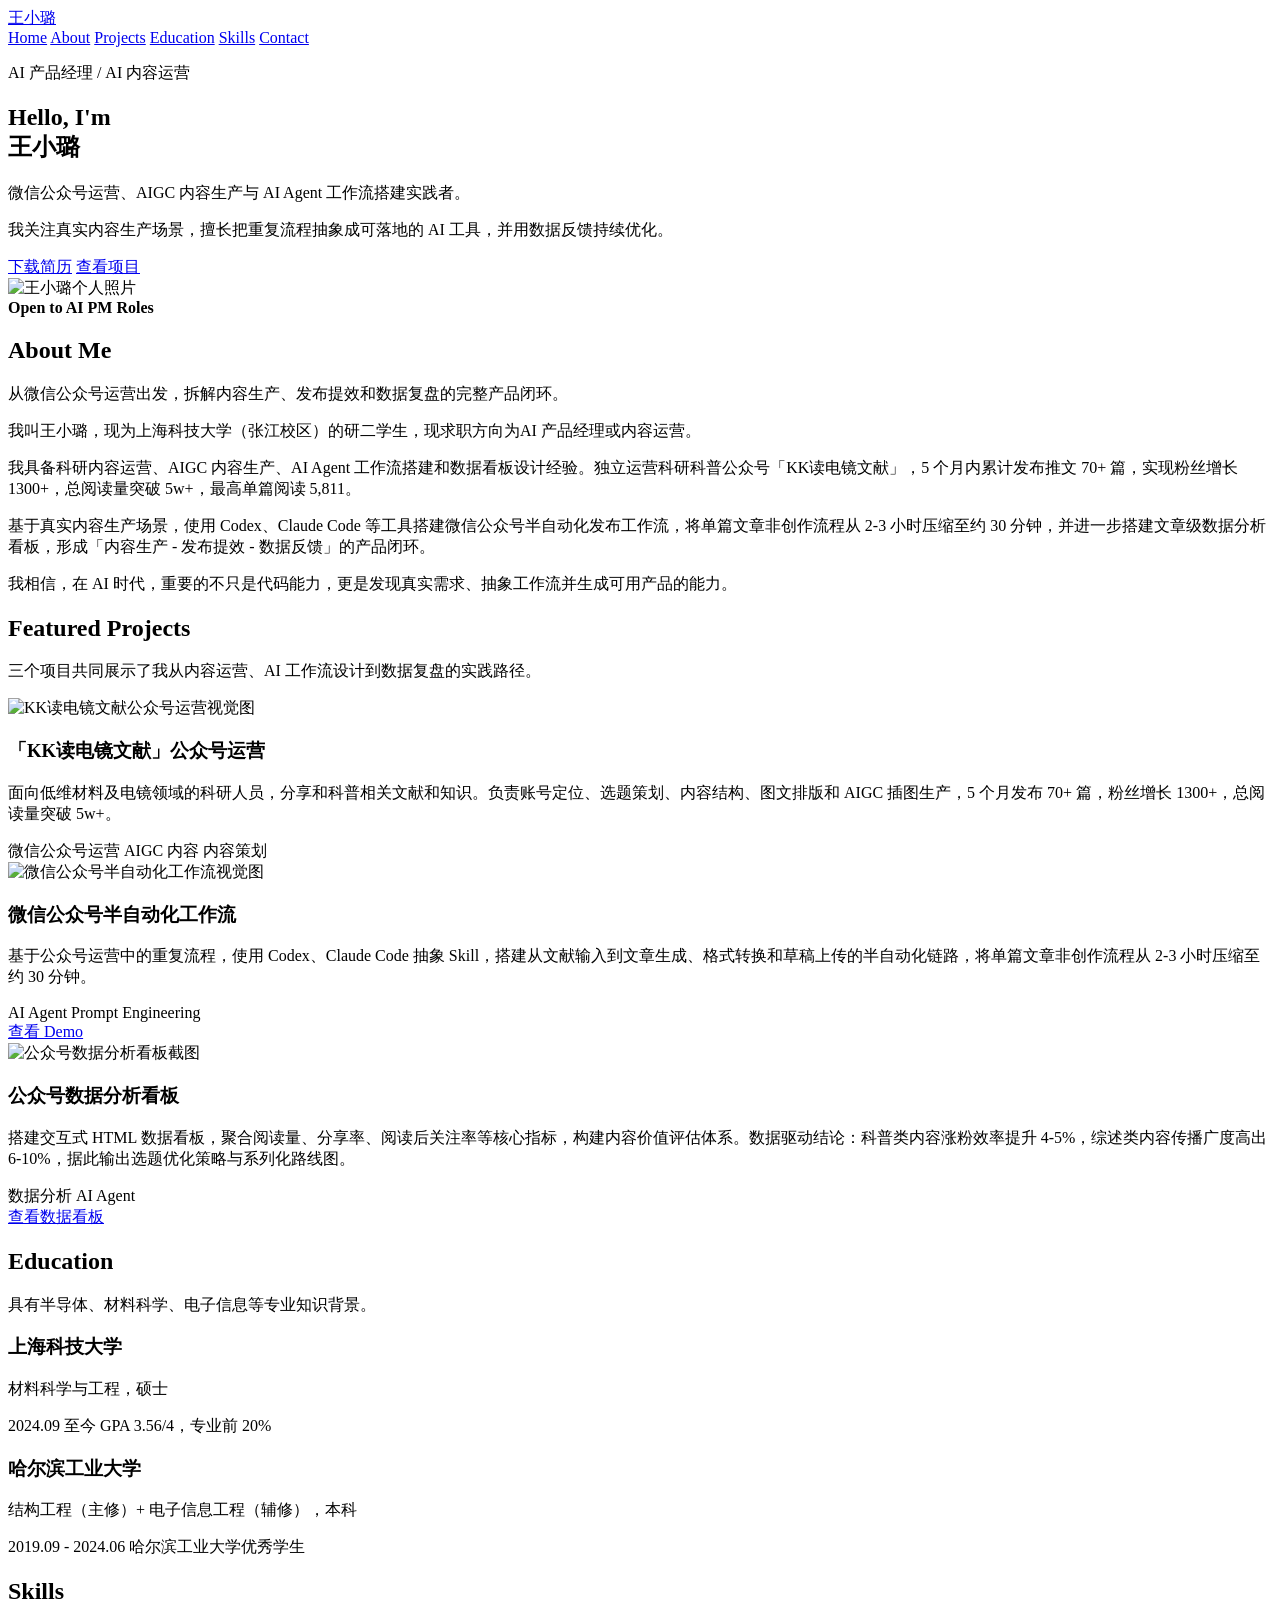
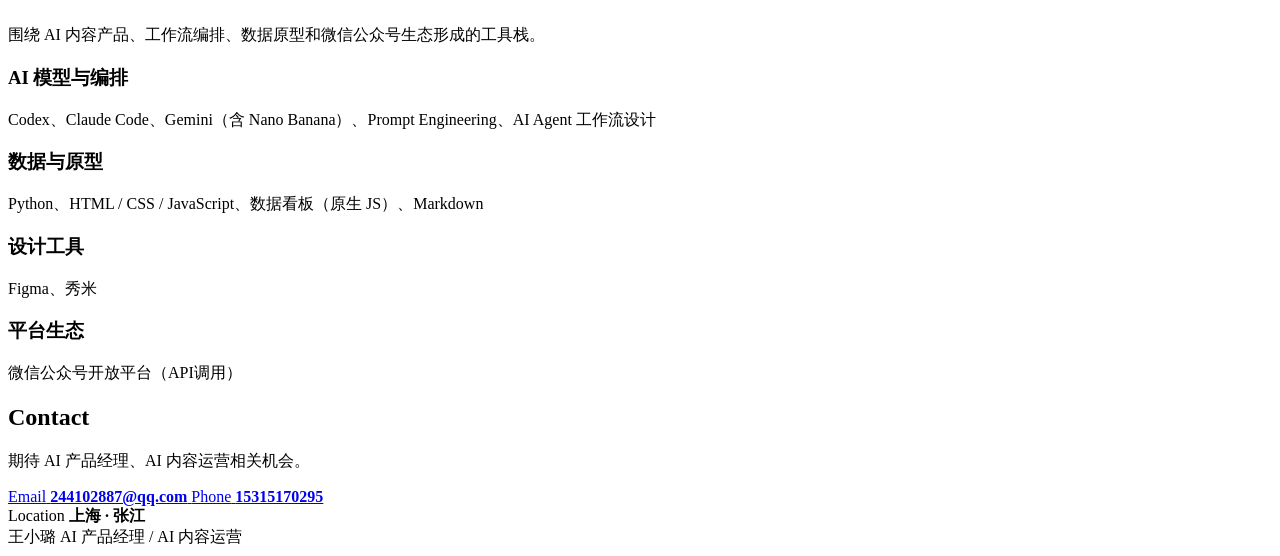
==== index.html @ 12fb8d70 "Add files via upload" ====
<!doctype html>
<html lang="zh-CN">
<head>
  <meta charset="utf-8">
  <meta name="viewport" content="width=device-width, initial-scale=1">
  <meta name="description" content="王小璐的个人简历网站，求职方向为 AI 产品经理和 AI 内容运营。">
  <title>王小璐 | AI 产品经理与内容运营</title>
  <link rel="stylesheet" href="styles.css">
</head>
<body>
  <header class="site-header">
    <nav class="nav shell" aria-label="主导航">
      <a class="brand" href="#home" aria-label="返回首页">王小璐</a>
      <div class="nav-links">
        <a href="#home">Home</a>
        <a href="#about">About</a>
        <a href="#projects">Projects</a>
        <a href="#education">Education</a>
        <a href="#skills">Skills</a>
        <a href="#contact">Contact</a>
      </div>
    </nav>
  </header>

  <main>
    <section class="hero shell" id="home">
      <div class="hero-copy">
        <p class="availability">AI 产品经理 / AI 内容运营</p>
        <h1>Hello, I'm<br>王小璐</h1>
        <p class="lead">微信公众号运营、AIGC 内容生产与 AI Agent 工作流搭建实践者。</p>
        <p class="sublead">我关注真实内容生产场景，擅长把重复流程抽象成可落地的 AI 工具，并用数据反馈持续优化。</p>
        <div class="actions">
          <a class="button primary" href="Resume.md">下载简历</a>
          <a class="button secondary" href="#projects">查看项目</a>
        </div>
      </div>
      <div class="hero-visual" aria-label="个人定位视觉卡片">
        <div class="portrait-card">
          <div class="portrait-ring">
            <img class="portrait-photo" src="素材/personal-photo.jpg" alt="王小璐个人照片">
          </div>
          <div class="status-card">
            <span></span>
            <strong>Open to AI PM Roles</strong>
          </div>
        </div>
      </div>
    </section>

    <section class="section shell about" id="about">
      <div class="section-heading">
        <h2>About Me</h2>
        <p>从微信公众号运营出发，拆解内容生产、发布提效和数据复盘的完整产品闭环。</p>
      </div>
      <div class="about-card">
        <p>我叫王小璐，现为上海科技大学（张江校区）的研二学生，现求职方向为AI 产品经理或内容运营。</p>
        <p>我具备科研内容运营、AIGC 内容生产、AI Agent 工作流搭建和数据看板设计经验。独立运营科研科普公众号「KK读电镜文献」，5 个月内累计发布推文 70+ 篇，实现粉丝增长 1300+，总阅读量突破 5w+，最高单篇阅读 5,811。</p>
        <p>基于真实内容生产场景，使用 Codex、Claude Code 等工具搭建微信公众号半自动化发布工作流，将单篇文章非创作流程从 2-3 小时压缩至约 30 分钟，并进一步搭建文章级数据分析看板，形成「内容生产 - 发布提效 - 数据反馈」的产品闭环。</p>
        <p>我相信，在 AI 时代，重要的不只是代码能力，更是发现真实需求、抽象工作流并生成可用产品的能力。</p>
      </div>
    </section>

    <section class="section shell" id="projects">
      <div class="section-heading">
        <h2>Featured Projects</h2>
        <p>三个项目共同展示了我从内容运营、AI 工作流设计到数据复盘的实践路径。</p>
      </div>
      <div class="project-grid">
        <article class="project-card">
          <img src="素材/窄边-1.jpg" alt="KK读电镜文献公众号运营视觉图">
          <div class="project-body">
            <h3>「KK读电镜文献」公众号运营</h3>
            <p>面向低维材料及电镜领域的科研人员，分享和科普相关文献和知识。负责账号定位、选题策划、内容结构、图文排版和 AIGC 插图生产，5 个月发布 70+ 篇，粉丝增长 1300+，总阅读量突破 5w+。</p>
            <div class="tags">
              <span>微信公众号运营</span>
              <span>AIGC 内容</span>
              <span>内容策划</span>
            </div>
          </div>
        </article>

        <article class="project-card">
          <img src="素材/Generated Image July 07, 2026 - 6_59PM.jpg" alt="微信公众号半自动化工作流视觉图">
          <div class="project-body">
            <h3>微信公众号半自动化工作流</h3>
            <p>基于公众号运营中的重复流程，使用 Codex、Claude Code 抽象 Skill，搭建从文献输入到文章生成、格式转换和草稿上传的半自动化链路，将单篇文章非创作流程从 2-3 小时压缩至约 30 分钟。</p>
            <div class="tags">
              <span>AI Agent</span>
              <span>Prompt Engineering</span>
            </div>
            <a class="text-link" href="https://github.com/KraussWang/paper-reading-wechat" target="_blank" rel="noopener">查看 Demo</a>
          </div>
        </article>

        <article class="project-card">
          <img src="素材/窄边.png" alt="公众号数据分析看板截图">
          <div class="project-body">
            <h3>公众号数据分析看板</h3>
            <p>搭建交互式 HTML 数据看板，聚合阅读量、分享率、阅读后关注率等核心指标，构建内容价值评估体系。数据驱动结论：科普类内容涨粉效率提升 4-5%，综述类内容传播广度高出 6-10%，据此输出选题优化策略与系列化路线图。</p>
            <div class="tags">
              <span>数据分析</span>
              <span>AI Agent</span>
            </div>
            <a class="text-link" href="KK读电镜文献_文章级数据看板.html">查看数据看板</a>
          </div>
        </article>
      </div>
    </section>

    <section class="section shell" id="education">
      <div class="section-heading">
        <h2>Education</h2>
        <p>具有半导体、材料科学、电子信息等专业知识背景。</p>
      </div>
      <div class="education-list">
        <article class="education-card">
          <div>
            <h3>上海科技大学</h3>
            <p>材料科学与工程，硕士</p>
          </div>
          <div class="education-meta">
            <span>2024.09 至今</span>
            <span>GPA 3.56/4，专业前 20%</span>
          </div>
        </article>
        <article class="education-card">
          <div>
            <h3>哈尔滨工业大学</h3>
            <p>结构工程（主修）+ 电子信息工程（辅修），本科</p>
          </div>
          <div class="education-meta">
            <span>2019.09 - 2024.06</span>
            <span>哈尔滨工业大学优秀学生</span>
          </div>
        </article>
      </div>
    </section>

    <section class="section shell" id="skills">
      <div class="section-heading">
        <h2>Skills</h2>
        <p>围绕 AI 内容产品、工作流编排、数据原型和微信公众号生态形成的工具栈。</p>
      </div>
      <div class="skills-grid">
        <article class="skill-card">
          <h3>AI 模型与编排</h3>
          <p>Codex、Claude Code、Gemini（含 Nano Banana）、Prompt Engineering、AI Agent 工作流设计</p>
        </article>
        <article class="skill-card">
          <h3>数据与原型</h3>
          <p>Python、HTML / CSS / JavaScript、数据看板（原生 JS）、Markdown</p>
        </article>
        <article class="skill-card">
          <h3>设计工具</h3>
          <p>Figma、秀米</p>
        </article>
        <article class="skill-card">
          <h3>平台生态</h3>
          <p>微信公众号开放平台（API调用）</p>
        </article>
      </div>
    </section>

    <section class="section shell contact" id="contact">
      <div class="section-heading">
        <h2>Contact</h2>
        <p>期待 AI 产品经理、AI 内容运营相关机会。</p>
      </div>
      <div class="contact-grid">
        <a class="contact-card" href="mailto:244102887@qq.com">
          <span>Email</span>
          <strong>244102887@qq.com</strong>
        </a>
        <a class="contact-card" href="tel:15315170295">
          <span>Phone</span>
          <strong>15315170295</strong>
        </a>
        <div class="contact-card">
          <span>Location</span>
          <strong>上海 · 张江</strong>
        </div>
      </div>
    </section>
  </main>

  <footer class="footer">
    <div class="shell">
      <span>王小璐</span>
      <span>AI 产品经理 / AI 内容运营</span>
    </div>
  </footer>
</body>
</html>
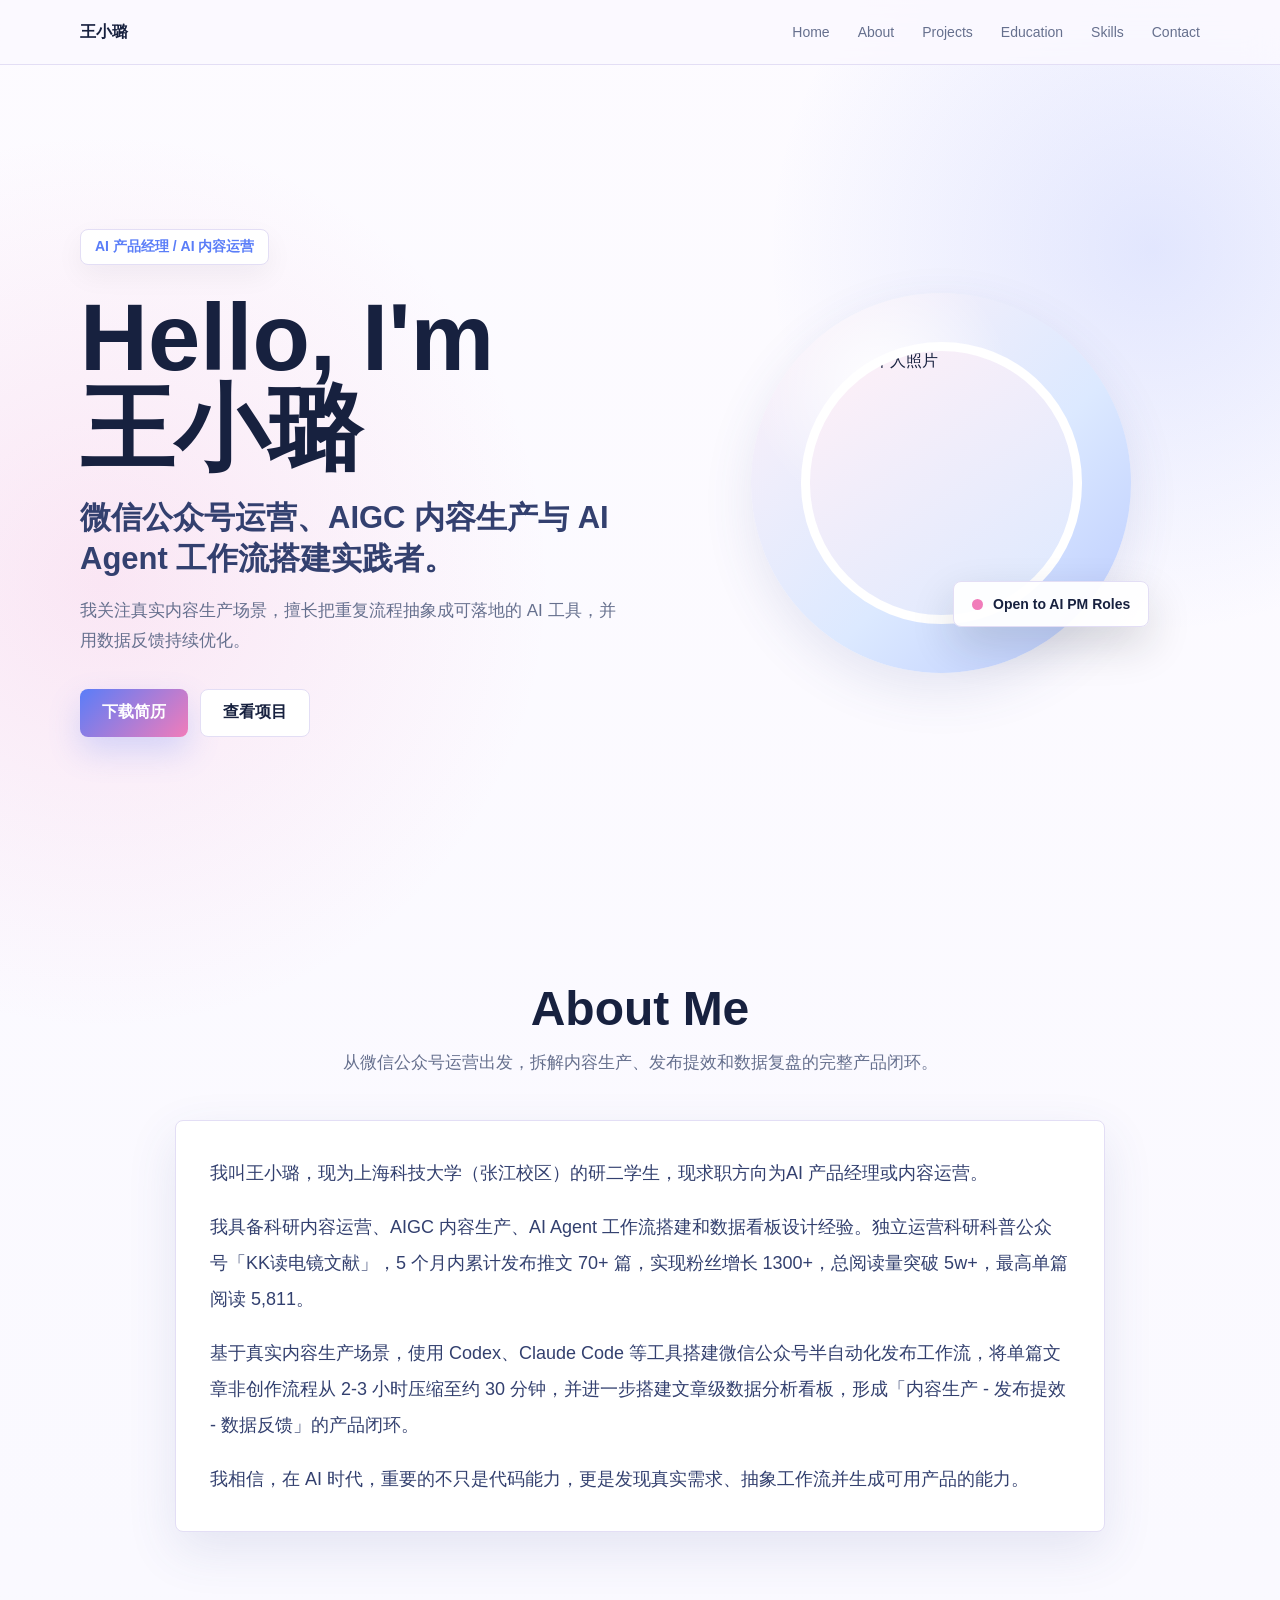
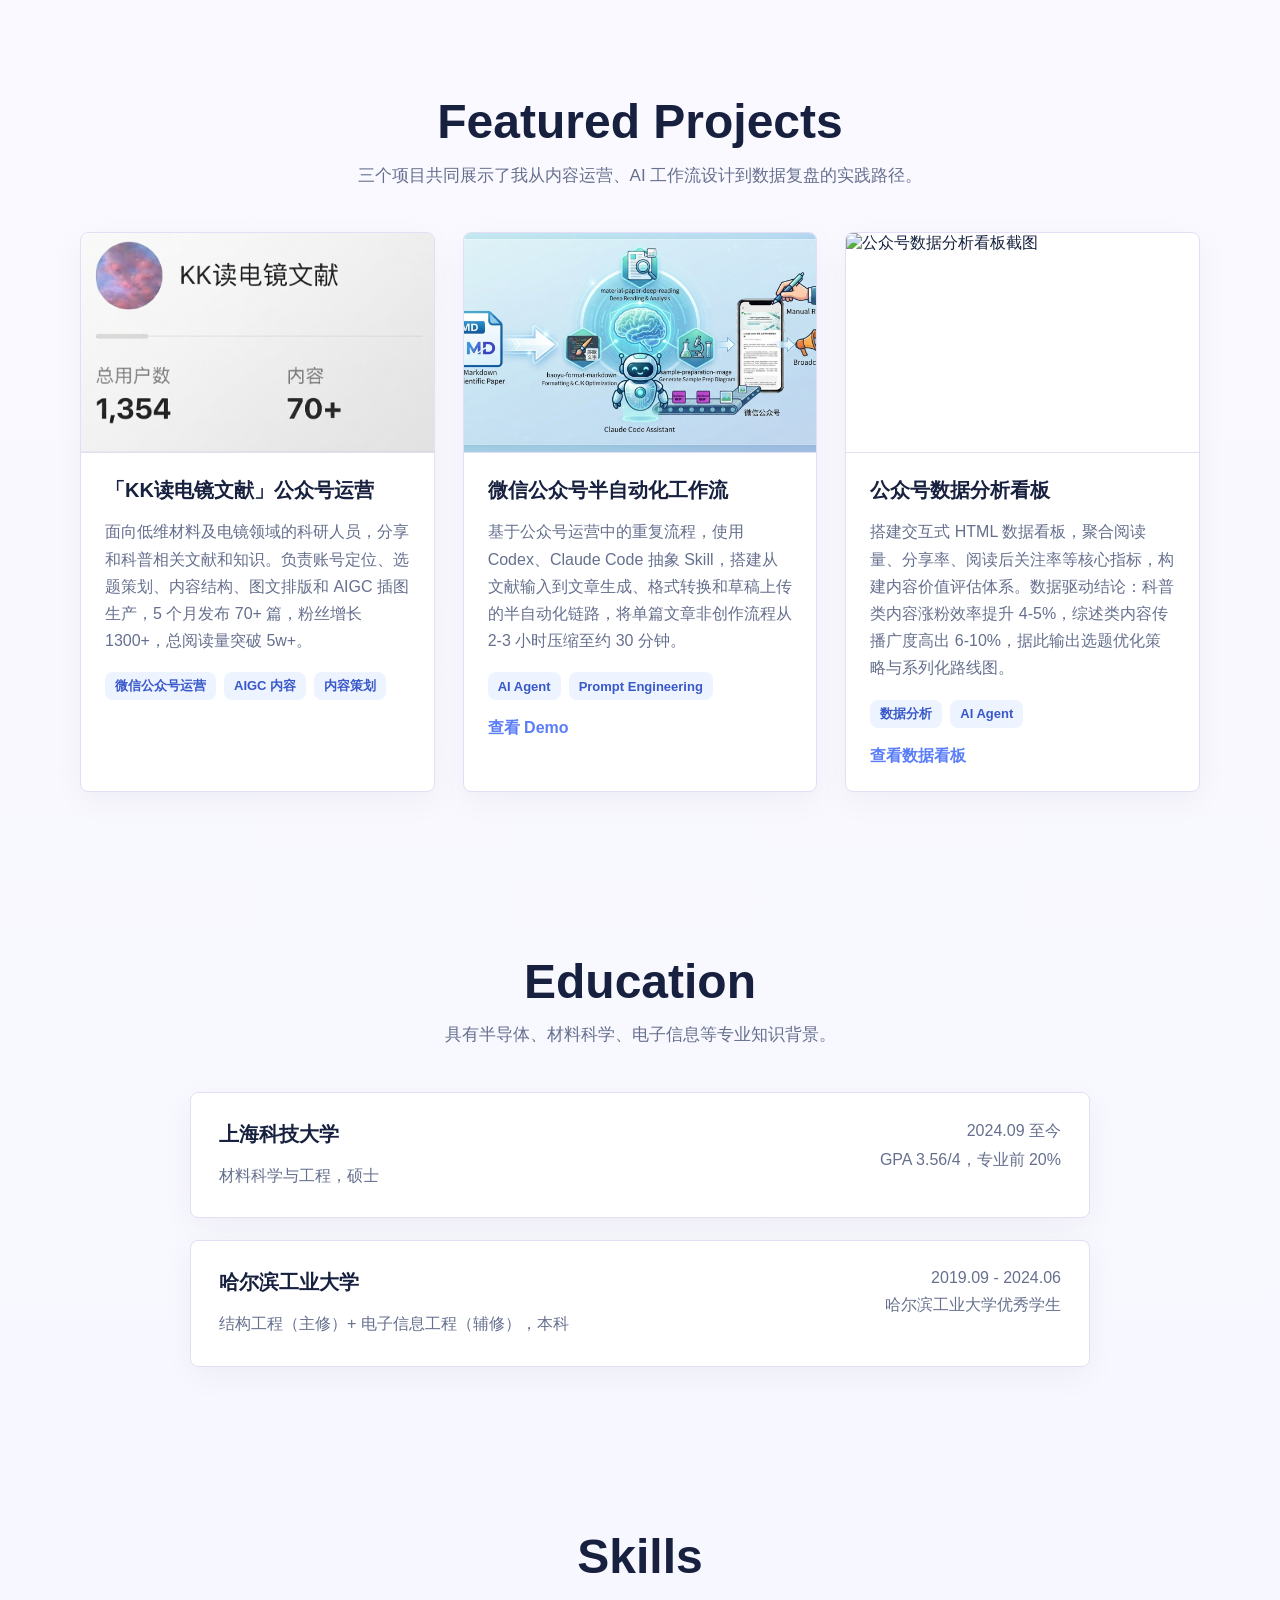
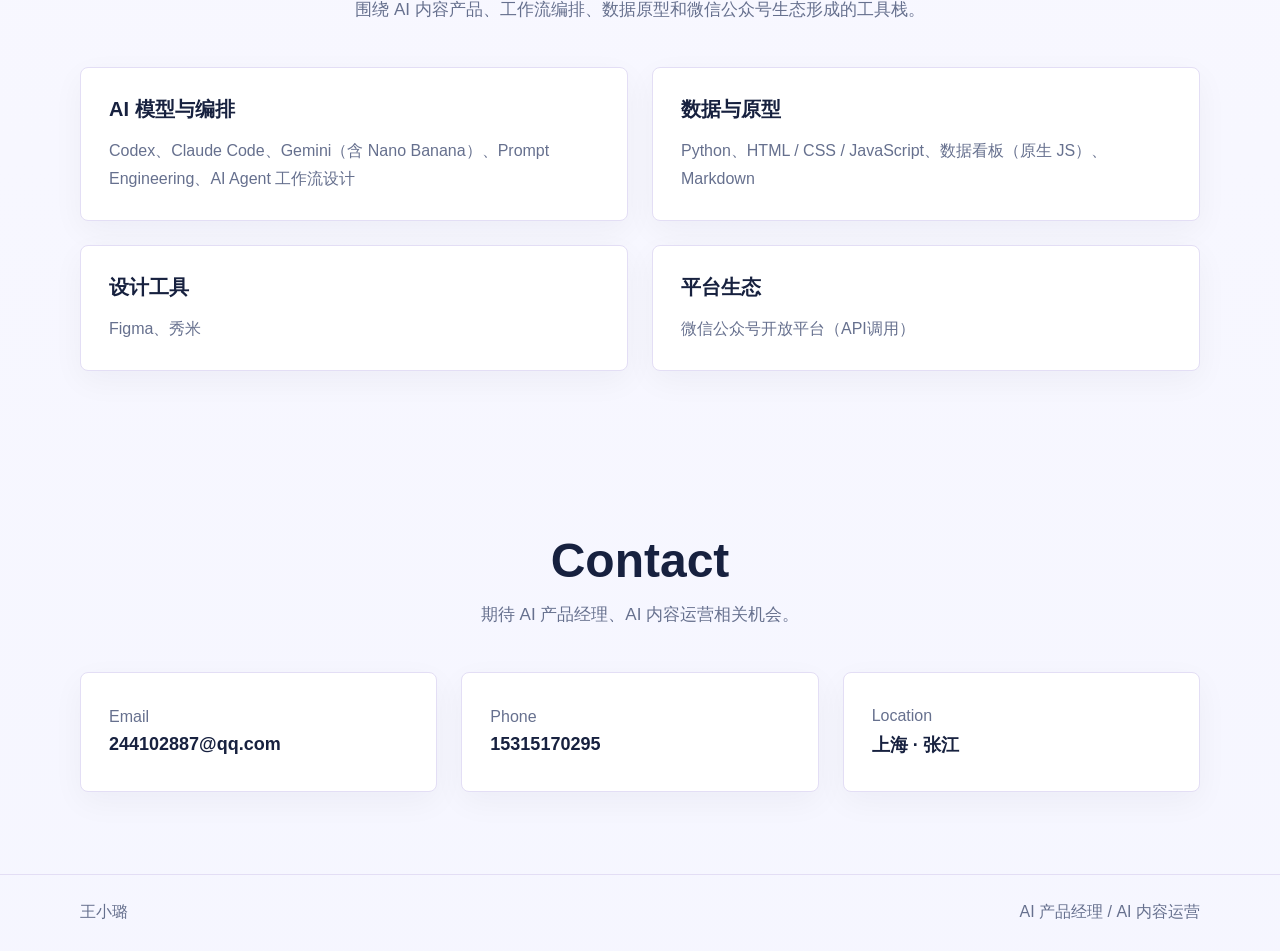
==== commit e6a89526: "Add files via upload" ====
--- a/index.html
+++ b/index.html
@@ -37,7 +37,7 @@
       <div class="hero-visual" aria-label="个人定位视觉卡片">
         <div class="portrait-card">
           <div class="portrait-ring">
-            <img class="portrait-photo" src="素材/personal-photo.jpg" alt="王小璐个人照片">
+            <img class="portrait-photo" src="assets/personal-photo.jpg" alt="王小璐个人照片">
           </div>
           <div class="status-card">
             <span></span>
@@ -67,7 +67,7 @@
       </div>
       <div class="project-grid">
         <article class="project-card">
-          <img src="素材/窄边-1.jpg" alt="KK读电镜文献公众号运营视觉图">
+          <img src="assets/wechat-cover.jpg" alt="KK读电镜文献公众号运营视觉图">
           <div class="project-body">
             <h3>「KK读电镜文献」公众号运营</h3>
             <p>面向低维材料及电镜领域的科研人员，分享和科普相关文献和知识。负责账号定位、选题策划、内容结构、图文排版和 AIGC 插图生产，5 个月发布 70+ 篇，粉丝增长 1300+，总阅读量突破 5w+。</p>
@@ -80,7 +80,7 @@
         </article>
 
         <article class="project-card">
-          <img src="素材/Generated Image July 07, 2026 - 6_59PM.jpg" alt="微信公众号半自动化工作流视觉图">
+          <img src="assets/workflow-cover.jpg" alt="微信公众号半自动化工作流视觉图">
           <div class="project-body">
             <h3>微信公众号半自动化工作流</h3>
             <p>基于公众号运营中的重复流程，使用 Codex、Claude Code 抽象 Skill，搭建从文献输入到文章生成、格式转换和草稿上传的半自动化链路，将单篇文章非创作流程从 2-3 小时压缩至约 30 分钟。</p>
@@ -93,7 +93,7 @@
         </article>
 
         <article class="project-card">
-          <img src="素材/窄边.png" alt="公众号数据分析看板截图">
+          <img src="assets/dashboard-cover.png" alt="公众号数据分析看板截图">
           <div class="project-body">
             <h3>公众号数据分析看板</h3>
             <p>搭建交互式 HTML 数据看板，聚合阅读量、分享率、阅读后关注率等核心指标，构建内容价值评估体系。数据驱动结论：科普类内容涨粉效率提升 4-5%，综述类内容传播广度高出 6-10%，据此输出选题优化策略与系列化路线图。</p>
@@ -101,7 +101,7 @@
               <span>数据分析</span>
               <span>AI Agent</span>
             </div>
-            <a class="text-link" href="KK读电镜文献_文章级数据看板.html">查看数据看板</a>
+            <a class="text-link" href="assets/article-dashboard-copy.html">查看数据看板</a>
           </div>
         </article>
       </div>
--- a/styles.css
+++ b/styles.css
@@ -0,0 +1,617 @@
+:root {
+  --bg: #fbf8ff;
+  --surface: #ffffff;
+  --ink: #17213f;
+  --muted: #66708e;
+  --line: #e3def5;
+  --soft: #f1f6ff;
+  --accent: #5a7df8;
+  --accent-2: #f17cba;
+  --accent-soft: #edf3ff;
+  --pink-soft: #fff0f7;
+  --shadow: 0 18px 50px rgba(69, 86, 150, 0.12);
+  --radius: 8px;
+}
+
+* {
+  box-sizing: border-box;
+}
+
+html {
+  scroll-behavior: smooth;
+}
+
+body {
+  margin: 0;
+  font-family: ui-sans-serif, -apple-system, BlinkMacSystemFont, "Segoe UI", "PingFang SC", "Microsoft YaHei", Arial, sans-serif;
+  color: var(--ink);
+  background:
+    radial-gradient(circle at 8% 14%, rgba(241, 124, 186, 0.16), transparent 28rem),
+    radial-gradient(circle at 90% 6%, rgba(90, 125, 248, 0.16), transparent 24rem),
+    linear-gradient(180deg, rgba(255, 255, 255, 0.4), rgba(237, 243, 255, 0.38)),
+    var(--bg);
+}
+
+a {
+  color: inherit;
+  text-decoration: none;
+}
+
+img {
+  display: block;
+  max-width: 100%;
+}
+
+.shell {
+  width: min(1120px, calc(100% - 40px));
+  margin: 0 auto;
+}
+
+.site-header {
+  position: sticky;
+  top: 0;
+  z-index: 10;
+  background: rgba(251, 248, 255, 0.86);
+  border-bottom: 1px solid var(--line);
+  backdrop-filter: blur(16px);
+}
+
+.nav {
+  min-height: 64px;
+  display: flex;
+  align-items: center;
+  justify-content: space-between;
+  gap: 24px;
+}
+
+.brand {
+  font-weight: 760;
+  letter-spacing: 0;
+}
+
+.nav-links {
+  display: flex;
+  align-items: center;
+  gap: 28px;
+  color: var(--muted);
+  font-size: 14px;
+}
+
+.nav-links a {
+  transition: color 180ms ease;
+}
+
+.nav-links a:hover {
+  color: var(--ink);
+}
+
+.hero {
+  min-height: calc(100dvh - 64px);
+  display: grid;
+  grid-template-columns: minmax(0, 1.02fr) minmax(320px, 0.98fr);
+  gap: 64px;
+  align-items: center;
+  padding: 56px 0;
+}
+
+.hero-copy {
+  max-width: 620px;
+}
+
+.availability {
+  display: inline-flex;
+  align-items: center;
+  min-height: 36px;
+  margin: 0 0 28px;
+  padding: 0 14px;
+  border: 1px solid var(--line);
+  border-radius: var(--radius);
+  background: var(--surface);
+  color: var(--accent);
+  font-size: 14px;
+  font-weight: 720;
+  box-shadow: 0 10px 28px rgba(24, 28, 40, 0.05);
+}
+
+h1,
+h2,
+h3,
+p {
+  margin-top: 0;
+}
+
+h1 {
+  margin-bottom: 24px;
+  font-size: clamp(54px, 8vw, 94px);
+  line-height: 0.96;
+  letter-spacing: 0;
+}
+
+.lead {
+  max-width: 650px;
+  margin-bottom: 16px;
+  color: #33406f;
+  font-size: clamp(22px, 3vw, 31px);
+  line-height: 1.32;
+  font-weight: 620;
+}
+
+.sublead {
+  max-width: 620px;
+  margin-bottom: 32px;
+  color: var(--muted);
+  font-size: 17px;
+  line-height: 1.8;
+}
+
+.actions {
+  display: flex;
+  flex-wrap: wrap;
+  gap: 12px;
+}
+
+.button {
+  min-height: 48px;
+  display: inline-flex;
+  align-items: center;
+  justify-content: center;
+  padding: 0 22px;
+  border-radius: var(--radius);
+  font-weight: 740;
+  transition: transform 180ms ease, box-shadow 180ms ease, background 180ms ease;
+  white-space: nowrap;
+}
+
+.button:active {
+  transform: translateY(1px);
+}
+
+.primary {
+  background: linear-gradient(135deg, var(--accent), var(--accent-2));
+  color: white;
+  box-shadow: 0 14px 32px rgba(90, 125, 248, 0.24);
+}
+
+.secondary {
+  border: 1px solid var(--line);
+  background: var(--surface);
+  color: var(--ink);
+}
+
+.hero-visual {
+  min-height: 440px;
+  display: grid;
+  place-items: center;
+}
+
+.portrait-card {
+  position: relative;
+  width: min(380px, 88vw);
+  aspect-ratio: 1;
+  display: grid;
+  place-items: center;
+  border-radius: 50%;
+  background:
+    radial-gradient(circle at 34% 24%, rgba(255, 255, 255, 0.96), transparent 34%),
+    linear-gradient(135deg, #fff1f8, #dce9ff 58%, #b8c9ff);
+  box-shadow: var(--shadow);
+}
+
+.portrait-ring {
+  width: 74%;
+  aspect-ratio: 1;
+  display: grid;
+  place-items: center;
+  border: 9px solid white;
+  border-radius: 50%;
+  background: linear-gradient(145deg, #fff0f7, #dce9ff);
+  overflow: hidden;
+}
+
+.portrait-photo {
+  width: 100%;
+  height: 100%;
+  object-fit: cover;
+  object-position: center;
+}
+
+.status-card {
+  position: absolute;
+  right: -18px;
+  bottom: 46px;
+  display: inline-flex;
+  align-items: center;
+  gap: 10px;
+  padding: 14px 18px;
+  border: 1px solid var(--line);
+  border-radius: var(--radius);
+  background: rgba(255, 255, 255, 0.94);
+  box-shadow: 0 18px 44px rgba(24, 28, 40, 0.16);
+  font-size: 14px;
+}
+
+.status-card span {
+  width: 11px;
+  height: 11px;
+  border-radius: 50%;
+  background: var(--accent-2);
+}
+
+.section {
+  padding: 82px 0;
+  scroll-margin-top: 76px;
+}
+
+.section-heading {
+  max-width: 760px;
+  margin: 0 auto 42px;
+  text-align: center;
+}
+
+.section-heading h2 {
+  margin-bottom: 14px;
+  font-size: clamp(34px, 5vw, 48px);
+  line-height: 1.08;
+  letter-spacing: 0;
+}
+
+.section-heading p {
+  margin-bottom: 0;
+  color: var(--muted);
+  font-size: 17px;
+  line-height: 1.7;
+}
+
+.about-card {
+  max-width: 930px;
+  margin: 0 auto;
+  padding: 34px;
+  border: 1px solid var(--line);
+  border-radius: var(--radius);
+  background: var(--surface);
+  box-shadow: var(--shadow);
+}
+
+.about-card p {
+  margin-bottom: 18px;
+  color: #33406f;
+  font-size: 18px;
+  line-height: 2;
+}
+
+.about-card p:last-child {
+  margin-bottom: 0;
+}
+
+.project-grid {
+  display: grid;
+  grid-template-columns: repeat(3, minmax(0, 1fr));
+  gap: 28px;
+}
+
+.project-card,
+.education-card,
+.skill-card,
+.contact-card {
+  border: 1px solid var(--line);
+  border-radius: var(--radius);
+  background: var(--surface);
+  box-shadow: 0 10px 32px rgba(24, 28, 40, 0.045);
+}
+
+.project-card {
+  overflow: hidden;
+}
+
+.project-card img,
+.project-visual {
+  width: 100%;
+  height: 220px;
+  object-fit: cover;
+  object-position: center;
+  border-bottom: 1px solid var(--line);
+}
+
+.project-visual {
+  position: relative;
+  display: grid;
+  place-items: center;
+  overflow: hidden;
+}
+
+.workflow-visual {
+  grid-template-columns: 1fr 1.2fr 1fr;
+  gap: 10px;
+  padding: 22px;
+  background:
+    linear-gradient(135deg, rgba(241, 124, 186, 0.16), rgba(90, 125, 248, 0.16)),
+    #f9fbff;
+}
+
+.workflow-visual span,
+.workflow-visual strong {
+  width: 100%;
+  min-height: 68px;
+  display: grid;
+  place-items: center;
+  border: 1px solid rgba(90, 125, 248, 0.18);
+  border-radius: var(--radius);
+  background: rgba(255, 255, 255, 0.78);
+  text-align: center;
+}
+
+.workflow-visual strong {
+  color: var(--accent);
+}
+
+.dashboard-visual {
+  align-items: end;
+  grid-template-columns: repeat(3, 44px);
+  gap: 18px;
+  padding-bottom: 42px;
+  background:
+    linear-gradient(180deg, rgba(241, 124, 186, 0.15), rgba(90, 125, 248, 0.08)),
+    #f8fbff;
+}
+
+.bar {
+  width: 44px;
+  border-radius: var(--radius) var(--radius) 0 0;
+  background: var(--accent);
+}
+
+.bar.one {
+  height: 70px;
+}
+
+.bar.two {
+  height: 112px;
+}
+
+.bar.three {
+  height: 88px;
+}
+
+.line {
+  position: absolute;
+  width: 72%;
+  height: 2px;
+  left: 14%;
+  bottom: 72px;
+  transform: rotate(-8deg);
+  background: var(--accent-2);
+}
+
+.project-body {
+  padding: 24px;
+}
+
+.project-body h3,
+.education-card h3,
+.skill-card h3 {
+  margin-bottom: 14px;
+  font-size: 20px;
+  line-height: 1.35;
+}
+
+.project-body p,
+.education-card p,
+.skill-card p {
+  color: var(--muted);
+  line-height: 1.7;
+}
+
+dl {
+  display: grid;
+  gap: 14px;
+  margin: 20px 0;
+}
+
+dt {
+  margin-bottom: 5px;
+  color: var(--ink);
+  font-weight: 760;
+}
+
+dd {
+  margin: 0;
+  color: var(--muted);
+  line-height: 1.65;
+}
+
+.tags {
+  display: flex;
+  flex-wrap: wrap;
+  gap: 8px;
+  margin-top: 18px;
+}
+
+.tags span {
+  display: inline-flex;
+  min-height: 28px;
+  align-items: center;
+  padding: 0 10px;
+  border-radius: var(--radius);
+  background: var(--accent-soft);
+  color: #3958c9;
+  font-size: 13px;
+  font-weight: 650;
+}
+
+.text-link {
+  display: inline-flex;
+  margin-top: 18px;
+  color: var(--accent);
+  font-weight: 760;
+}
+
+.education-list {
+  display: grid;
+  gap: 22px;
+  max-width: 900px;
+  margin: 0 auto;
+}
+
+.education-card {
+  display: grid;
+  grid-template-columns: minmax(0, 1fr) auto;
+  gap: 24px;
+  align-items: start;
+  padding: 28px;
+}
+
+.education-card p {
+  margin-bottom: 0;
+}
+
+.education-meta {
+  display: grid;
+  gap: 8px;
+  color: var(--muted);
+  text-align: right;
+  white-space: nowrap;
+}
+
+.skills-grid {
+  display: grid;
+  grid-template-columns: repeat(2, minmax(0, 1fr));
+  gap: 24px;
+}
+
+.skill-card {
+  padding: 28px;
+}
+
+.skill-card p {
+  margin-bottom: 0;
+  font-size: 16px;
+}
+
+.contact-grid {
+  display: grid;
+  grid-template-columns: repeat(3, minmax(0, 1fr));
+  gap: 24px;
+}
+
+.contact-card {
+  min-height: 120px;
+  display: grid;
+  align-content: center;
+  gap: 8px;
+  padding: 28px;
+  transition: transform 180ms ease, box-shadow 180ms ease;
+}
+
+a.contact-card:hover,
+.project-card:hover,
+.skill-card:hover {
+  transform: translateY(-3px);
+  box-shadow: var(--shadow);
+}
+
+.contact-card span {
+  color: var(--muted);
+}
+
+.contact-card strong {
+  font-size: 18px;
+}
+
+.footer {
+  border-top: 1px solid var(--line);
+  color: var(--muted);
+}
+
+.footer .shell {
+  min-height: 76px;
+  display: flex;
+  align-items: center;
+  justify-content: space-between;
+  gap: 18px;
+}
+
+@media (max-width: 920px) {
+  .nav {
+    align-items: flex-start;
+    flex-direction: column;
+    justify-content: center;
+    padding: 14px 0;
+  }
+
+  .nav-links {
+    width: 100%;
+    gap: 18px;
+    overflow-x: auto;
+    padding-bottom: 4px;
+  }
+
+  .hero {
+    min-height: auto;
+    grid-template-columns: 1fr;
+    gap: 38px;
+    padding: 58px 0 72px;
+  }
+
+  .hero-visual {
+    min-height: 320px;
+  }
+
+  .project-grid,
+  .contact-grid {
+    grid-template-columns: 1fr;
+  }
+
+  .skills-grid {
+    grid-template-columns: 1fr;
+  }
+}
+
+@media (max-width: 640px) {
+  .shell {
+    width: min(100% - 28px, 1120px);
+  }
+
+  h1 {
+    font-size: clamp(46px, 14vw, 64px);
+  }
+
+  .lead {
+    font-size: 22px;
+  }
+
+  .section {
+    padding: 64px 0;
+  }
+
+  .section-heading {
+    text-align: left;
+  }
+
+  .about-card,
+  .project-body,
+  .education-card,
+  .skill-card,
+  .contact-card {
+    padding: 22px;
+  }
+
+  .education-card {
+    grid-template-columns: 1fr;
+  }
+
+  .education-meta {
+    text-align: left;
+    white-space: normal;
+  }
+
+  .status-card {
+    right: 8px;
+    bottom: 20px;
+  }
+
+  .footer .shell {
+    align-items: flex-start;
+    flex-direction: column;
+    justify-content: center;
+  }
+}
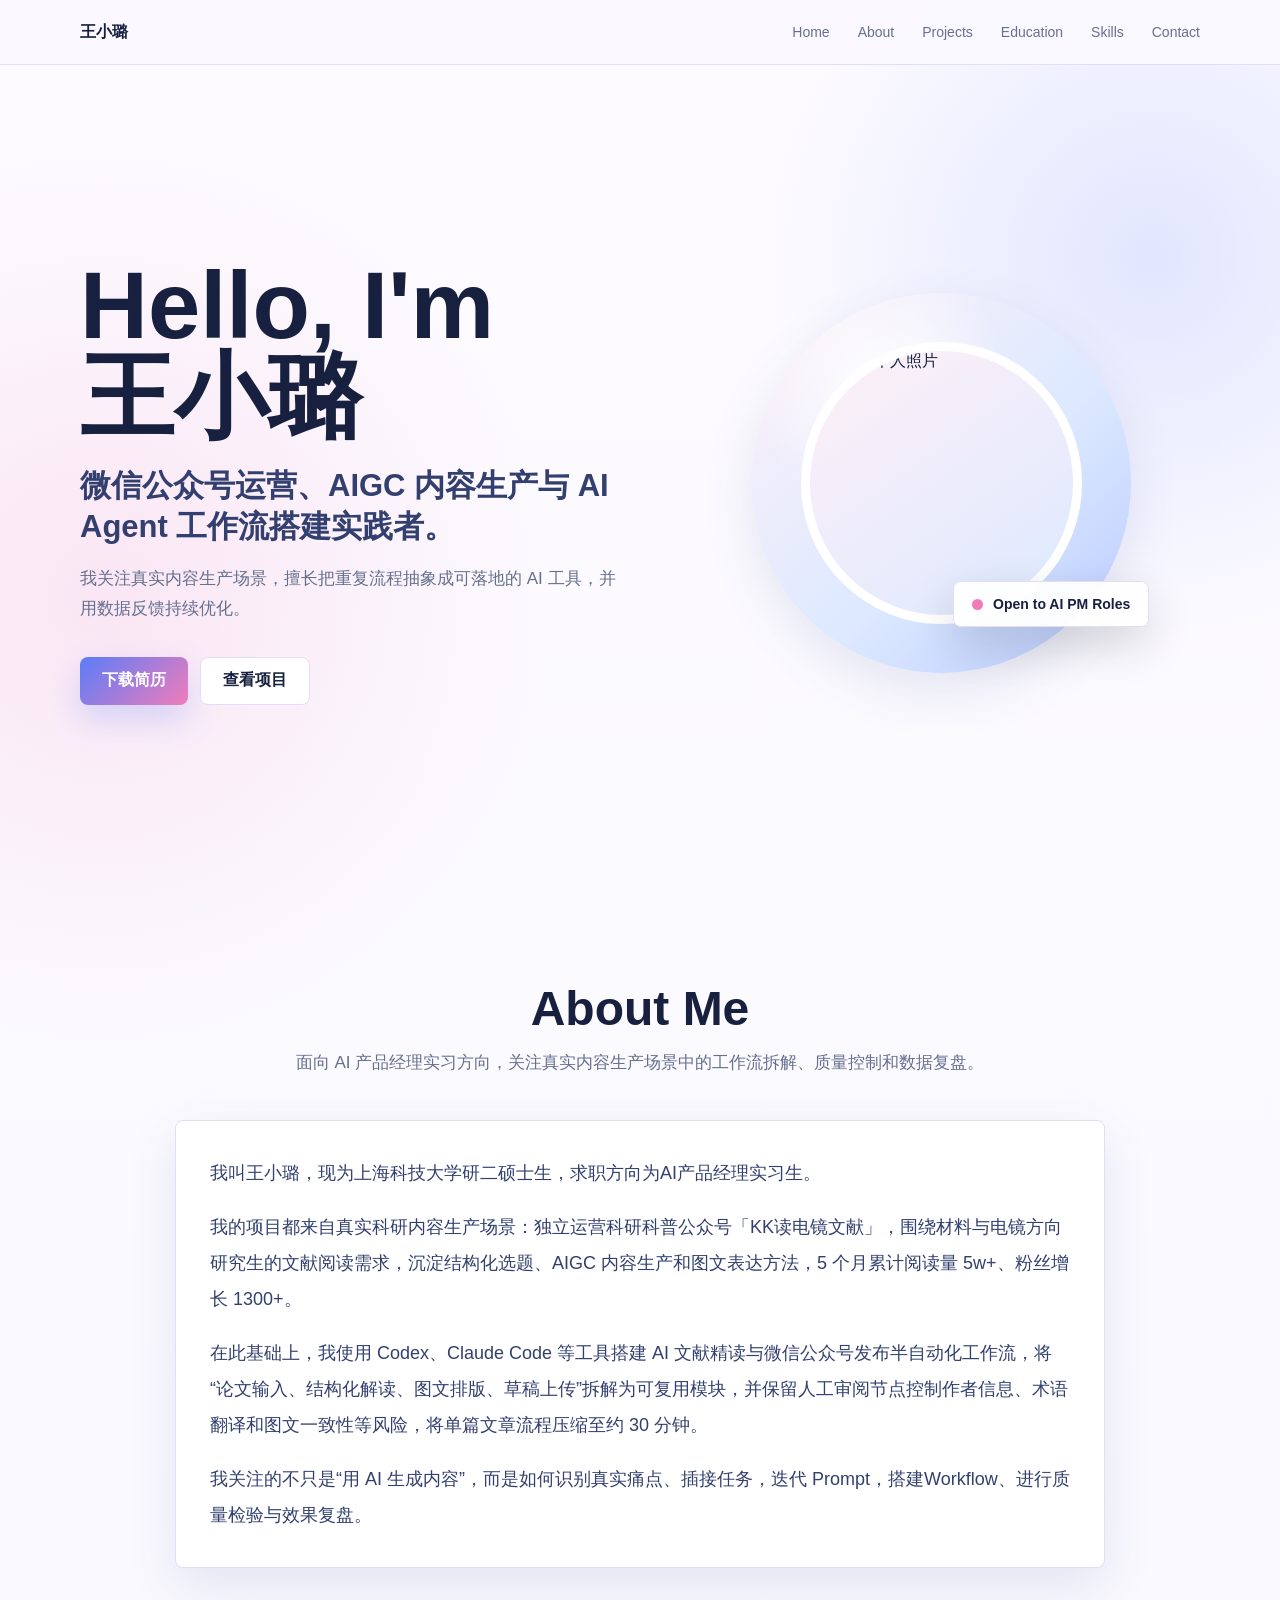
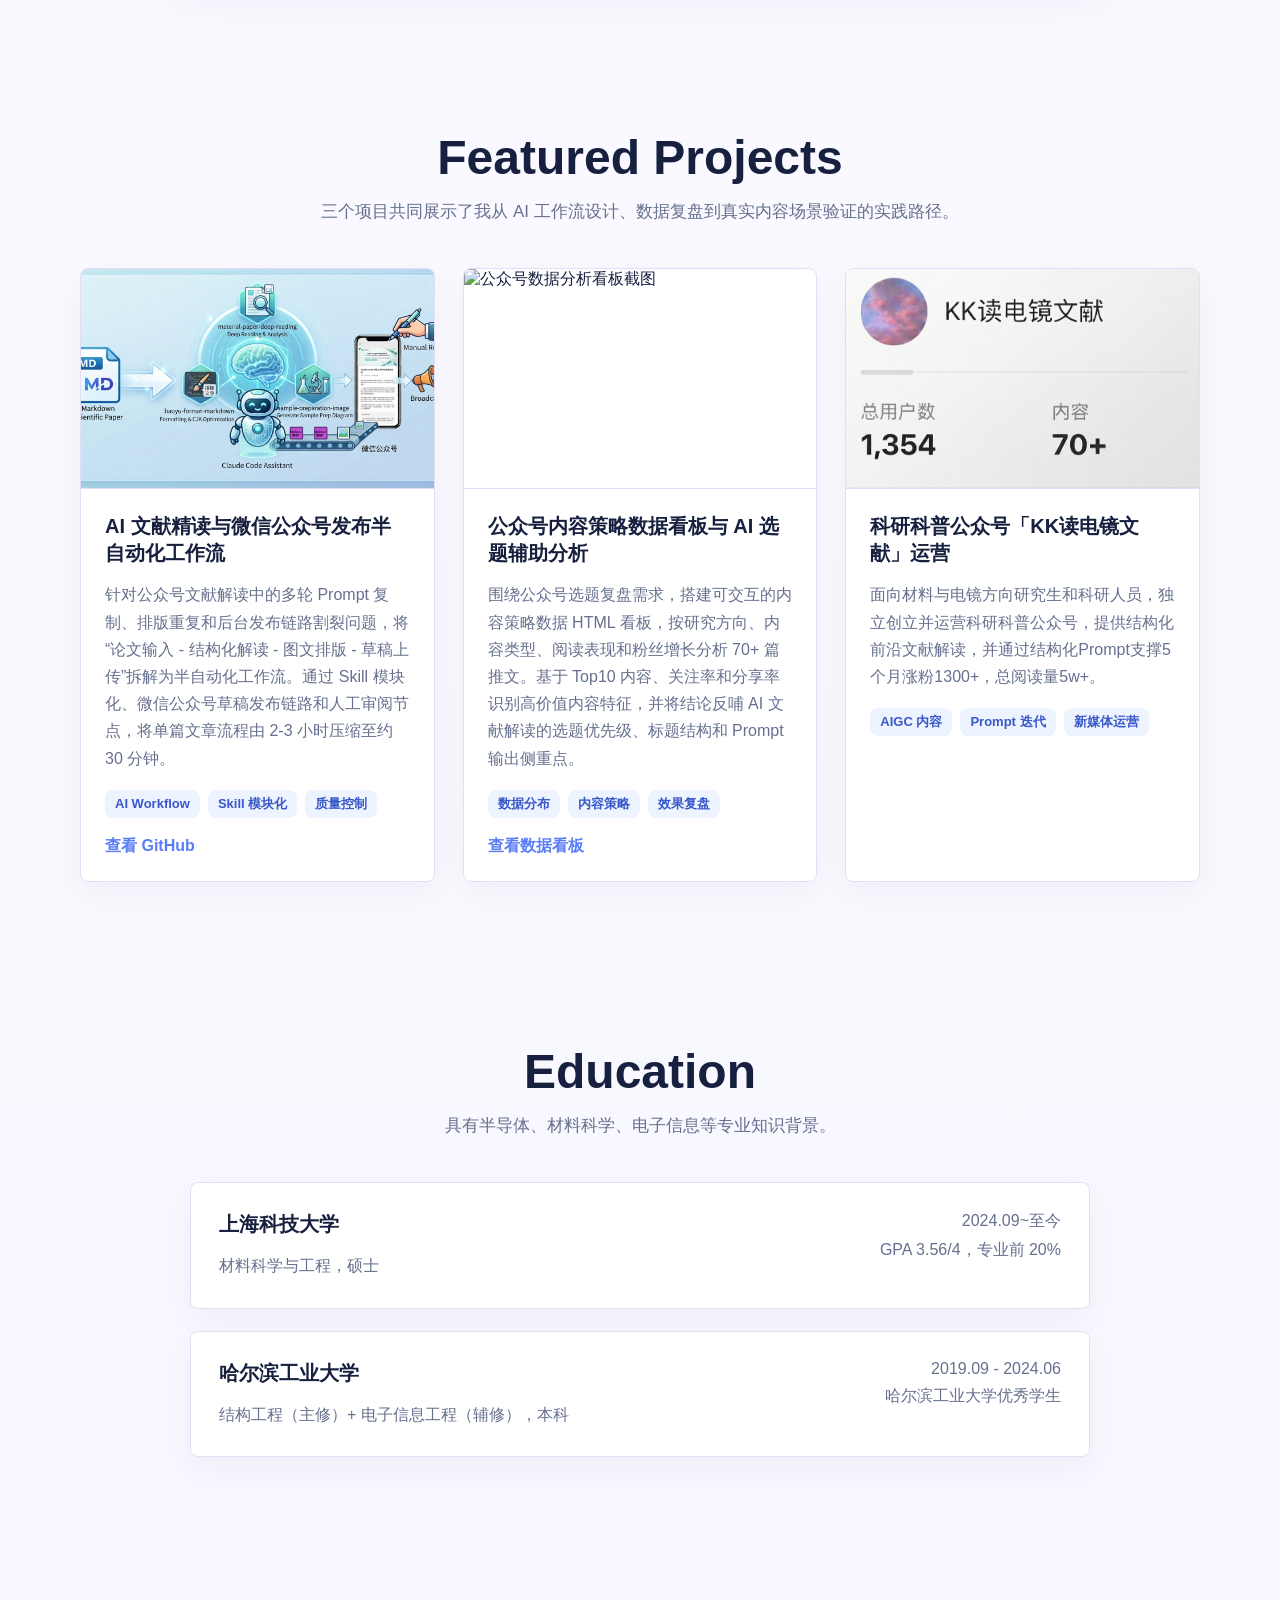
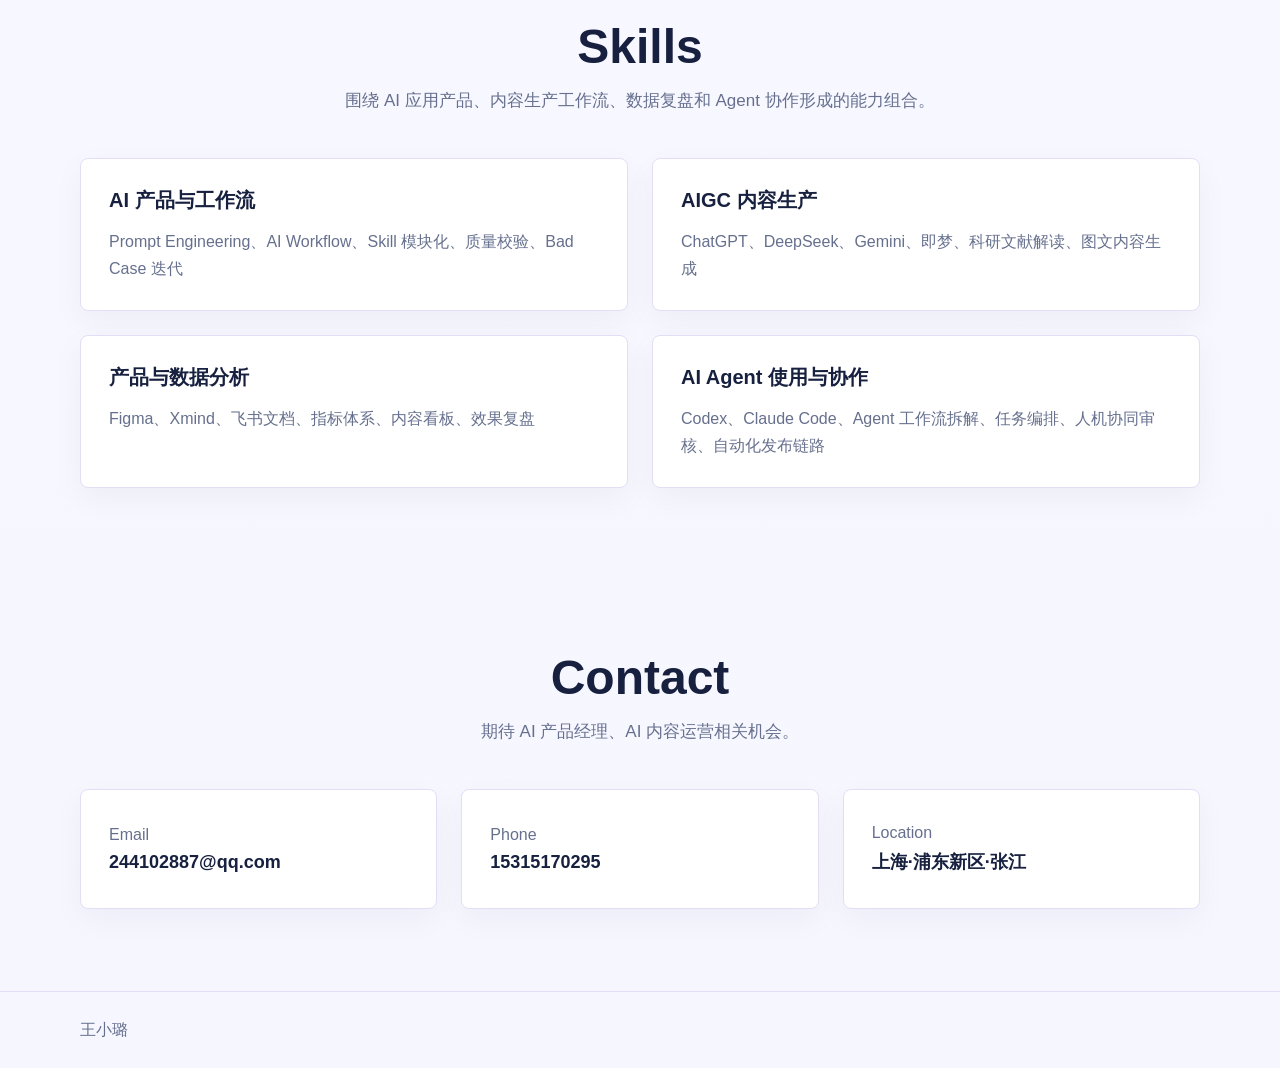
==== commit 3accb0d1: "Add files via upload" ====
--- a/index.html
+++ b/index.html
@@ -25,12 +25,11 @@
   <main>
     <section class="hero shell" id="home">
       <div class="hero-copy">
-        <p class="availability">AI 产品经理 / AI 内容运营</p>
         <h1>Hello, I'm<br>王小璐</h1>
         <p class="lead">微信公众号运营、AIGC 内容生产与 AI Agent 工作流搭建实践者。</p>
         <p class="sublead">我关注真实内容生产场景，擅长把重复流程抽象成可落地的 AI 工具，并用数据反馈持续优化。</p>
         <div class="actions">
-          <a class="button primary" href="Resume.md">下载简历</a>
+          <a class="button primary" href="assets/resume.pdf">下载简历</a>
           <a class="button secondary" href="#projects">查看项目</a>
         </div>
       </div>
@@ -50,58 +49,60 @@
     <section class="section shell about" id="about">
       <div class="section-heading">
         <h2>About Me</h2>
-        <p>从微信公众号运营出发，拆解内容生产、发布提效和数据复盘的完整产品闭环。</p>
+        <p>面向 AI 产品经理实习方向，关注真实内容生产场景中的工作流拆解、质量控制和数据复盘。</p>
       </div>
       <div class="about-card">
-        <p>我叫王小璐，现为上海科技大学（张江校区）的研二学生，现求职方向为AI 产品经理或内容运营。</p>
-        <p>我具备科研内容运营、AIGC 内容生产、AI Agent 工作流搭建和数据看板设计经验。独立运营科研科普公众号「KK读电镜文献」，5 个月内累计发布推文 70+ 篇，实现粉丝增长 1300+，总阅读量突破 5w+，最高单篇阅读 5,811。</p>
-        <p>基于真实内容生产场景，使用 Codex、Claude Code 等工具搭建微信公众号半自动化发布工作流，将单篇文章非创作流程从 2-3 小时压缩至约 30 分钟，并进一步搭建文章级数据分析看板，形成「内容生产 - 发布提效 - 数据反馈」的产品闭环。</p>
-        <p>我相信，在 AI 时代，重要的不只是代码能力，更是发现真实需求、抽象工作流并生成可用产品的能力。</p>
+        <p>我叫王小璐，现为上海科技大学研二硕士生，求职方向为AI产品经理实习生。</p>
+        <p>我的项目都来自真实科研内容生产场景：独立运营科研科普公众号「KK读电镜文献」，围绕材料与电镜方向研究生的文献阅读需求，沉淀结构化选题、AIGC 内容生产和图文表达方法，5 个月累计阅读量 5w+、粉丝增长 1300+。</p>
+        <p>在此基础上，我使用 Codex、Claude Code 等工具搭建 AI 文献精读与微信公众号发布半自动化工作流，将“论文输入、结构化解读、图文排版、草稿上传”拆解为可复用模块，并保留人工审阅节点控制作者信息、术语翻译和图文一致性等风险，将单篇文章流程压缩至约 30 分钟。</p>
+        <p>我关注的不只是“用 AI 生成内容”，而是如何识别真实痛点、插接任务，迭代 Prompt，搭建Workflow、进行质量检验与效果复盘。</p>
       </div>
     </section>
 
     <section class="section shell" id="projects">
       <div class="section-heading">
         <h2>Featured Projects</h2>
-        <p>三个项目共同展示了我从内容运营、AI 工作流设计到数据复盘的实践路径。</p>
+        <p>三个项目共同展示了我从 AI 工作流设计、数据复盘到真实内容场景验证的实践路径。</p>
       </div>
       <div class="project-grid">
         <article class="project-card">
-          <img src="assets/wechat-cover.jpg" alt="KK读电镜文献公众号运营视觉图">
-          <div class="project-body">
-            <h3>「KK读电镜文献」公众号运营</h3>
-            <p>面向低维材料及电镜领域的科研人员，分享和科普相关文献和知识。负责账号定位、选题策划、内容结构、图文排版和 AIGC 插图生产，5 个月发布 70+ 篇，粉丝增长 1300+，总阅读量突破 5w+。</p>
-            <div class="tags">
-              <span>微信公众号运营</span>
-              <span>AIGC 内容</span>
-              <span>内容策划</span>
-            </div>
-          </div>
-        </article>
-
-        <article class="project-card">
           <img src="assets/workflow-cover.jpg" alt="微信公众号半自动化工作流视觉图">
           <div class="project-body">
-            <h3>微信公众号半自动化工作流</h3>
-            <p>基于公众号运营中的重复流程，使用 Codex、Claude Code 抽象 Skill，搭建从文献输入到文章生成、格式转换和草稿上传的半自动化链路，将单篇文章非创作流程从 2-3 小时压缩至约 30 分钟。</p>
+            <h3>AI 文献精读与微信公众号发布半自动化工作流</h3>
+            <p>针对公众号文献解读中的多轮 Prompt 复制、排版重复和后台发布链路割裂问题，将“论文输入 - 结构化解读 - 图文排版 - 草稿上传”拆解为半自动化工作流。通过 Skill 模块化、微信公众号草稿发布链路和人工审阅节点，将单篇文章流程由 2-3 小时压缩至约 30 分钟。</p>
             <div class="tags">
-              <span>AI Agent</span>
-              <span>Prompt Engineering</span>
+              <span>AI Workflow</span>
+              <span>Skill 模块化</span>
+              <span>质量控制</span>
             </div>
-            <a class="text-link" href="https://github.com/KraussWang/paper-reading-wechat" target="_blank" rel="noopener">查看 Demo</a>
+            <a class="text-link" href="https://github.com/KraussWang/paper-reading-wechat" target="_blank" rel="noopener">查看 GitHub</a>
           </div>
         </article>
 
         <article class="project-card">
           <img src="assets/dashboard-cover.png" alt="公众号数据分析看板截图">
           <div class="project-body">
-            <h3>公众号数据分析看板</h3>
-            <p>搭建交互式 HTML 数据看板，聚合阅读量、分享率、阅读后关注率等核心指标，构建内容价值评估体系。数据驱动结论：科普类内容涨粉效率提升 4-5%，综述类内容传播广度高出 6-10%，据此输出选题优化策略与系列化路线图。</p>
+            <h3>公众号内容策略数据看板与 AI 选题辅助分析</h3>
+            <p>围绕公众号选题复盘需求，搭建可交互的内容策略数据 HTML 看板，按研究方向、内容类型、阅读表现和粉丝增长分析 70+ 篇推文。基于 Top10 内容、关注率和分享率识别高价值内容特征，并将结论反哺 AI 文献解读的选题优先级、标题结构和 Prompt 输出侧重点。</p>
             <div class="tags">
-              <span>数据分析</span>
-              <span>AI Agent</span>
+              <span>数据分布</span>
+              <span>内容策略</span>
+              <span>效果复盘</span>
             </div>
             <a class="text-link" href="assets/article-dashboard-copy.html">查看数据看板</a>
+          </div>
+        </article>
+
+        <article class="project-card">
+          <img src="assets/wechat-cover.jpg" alt="KK读电镜文献公众号运营视觉图">
+          <div class="project-body">
+            <h3>科研科普公众号「KK读电镜文献」运营</h3>
+            <p>面向材料与电镜方向研究生和科研人员，独立创立并运营科研科普公众号，提供结构化前沿文献解读，并通过结构化Prompt支撑5个月涨粉1300+，总阅读量5w+。</p>
+            <div class="tags">
+              <span>AIGC 内容</span>
+              <span>Prompt 迭代</span>
+              <span>新媒体运营</span>
+            </div>
           </div>
         </article>
       </div>
@@ -119,7 +120,7 @@
             <p>材料科学与工程，硕士</p>
           </div>
           <div class="education-meta">
-            <span>2024.09 至今</span>
+            <span>2024.09~至今</span>
             <span>GPA 3.56/4，专业前 20%</span>
           </div>
         </article>
@@ -139,24 +140,24 @@
     <section class="section shell" id="skills">
       <div class="section-heading">
         <h2>Skills</h2>
-        <p>围绕 AI 内容产品、工作流编排、数据原型和微信公众号生态形成的工具栈。</p>
+        <p>围绕 AI 应用产品、内容生产工作流、数据复盘和 Agent 协作形成的能力组合。</p>
       </div>
       <div class="skills-grid">
         <article class="skill-card">
-          <h3>AI 模型与编排</h3>
-          <p>Codex、Claude Code、Gemini（含 Nano Banana）、Prompt Engineering、AI Agent 工作流设计</p>
+          <h3>AI 产品与工作流</h3>
+          <p>Prompt Engineering、AI Workflow、Skill 模块化、质量校验、Bad Case 迭代</p>
         </article>
         <article class="skill-card">
-          <h3>数据与原型</h3>
-          <p>Python、HTML / CSS / JavaScript、数据看板（原生 JS）、Markdown</p>
+          <h3>AIGC 内容生产</h3>
+          <p>ChatGPT、DeepSeek、Gemini、即梦、科研文献解读、图文内容生成</p>
         </article>
         <article class="skill-card">
-          <h3>设计工具</h3>
-          <p>Figma、秀米</p>
+          <h3>产品与数据分析</h3>
+          <p>Figma、Xmind、飞书文档、指标体系、内容看板、效果复盘</p>
         </article>
         <article class="skill-card">
-          <h3>平台生态</h3>
-          <p>微信公众号开放平台（API调用）</p>
+          <h3>AI Agent 使用与协作</h3>
+          <p>Codex、Claude Code、Agent 工作流拆解、任务编排、人机协同审核、自动化发布链路</p>
         </article>
       </div>
     </section>
@@ -177,7 +178,7 @@
         </a>
         <div class="contact-card">
           <span>Location</span>
-          <strong>上海 · 张江</strong>
+          <strong>上海·浦东新区·张江</strong>
         </div>
       </div>
     </section>
@@ -186,7 +187,6 @@
   <footer class="footer">
     <div class="shell">
       <span>王小璐</span>
-      <span>AI 产品经理 / AI 内容运营</span>
     </div>
   </footer>
 </body>
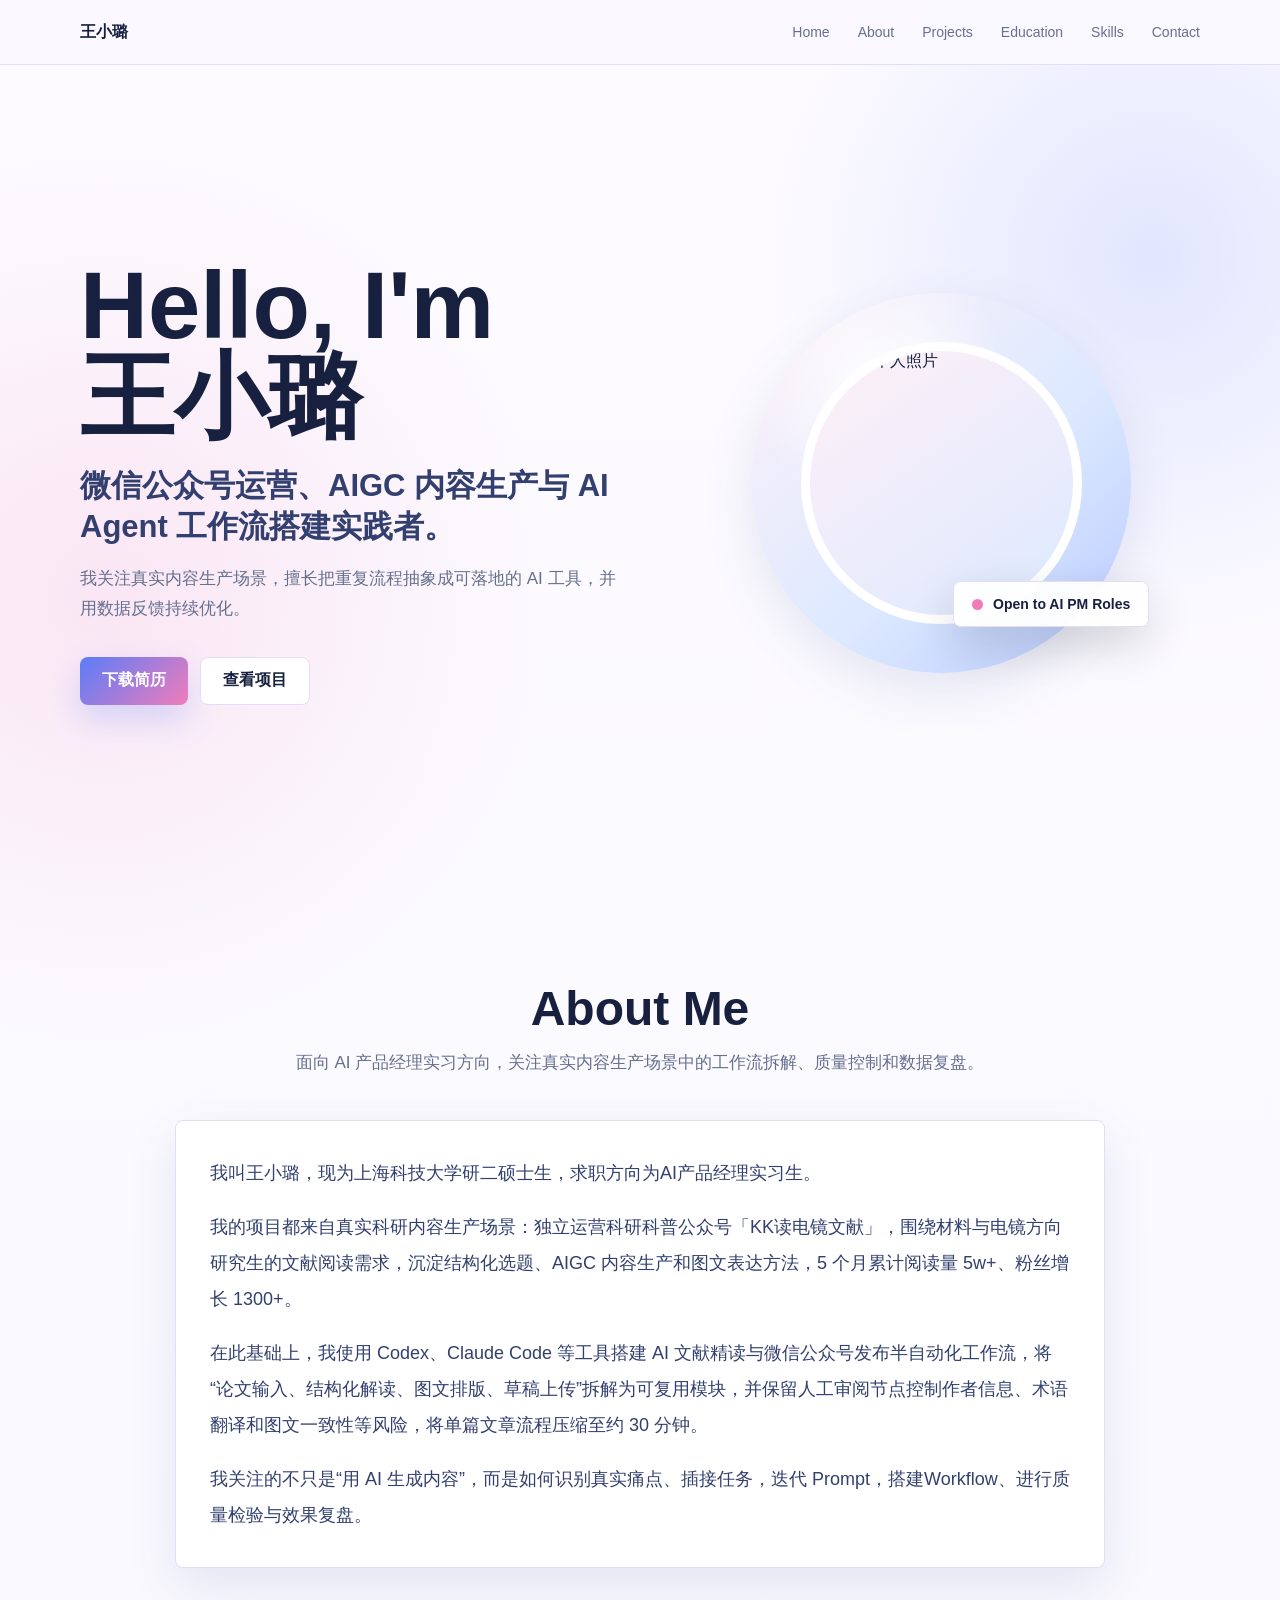
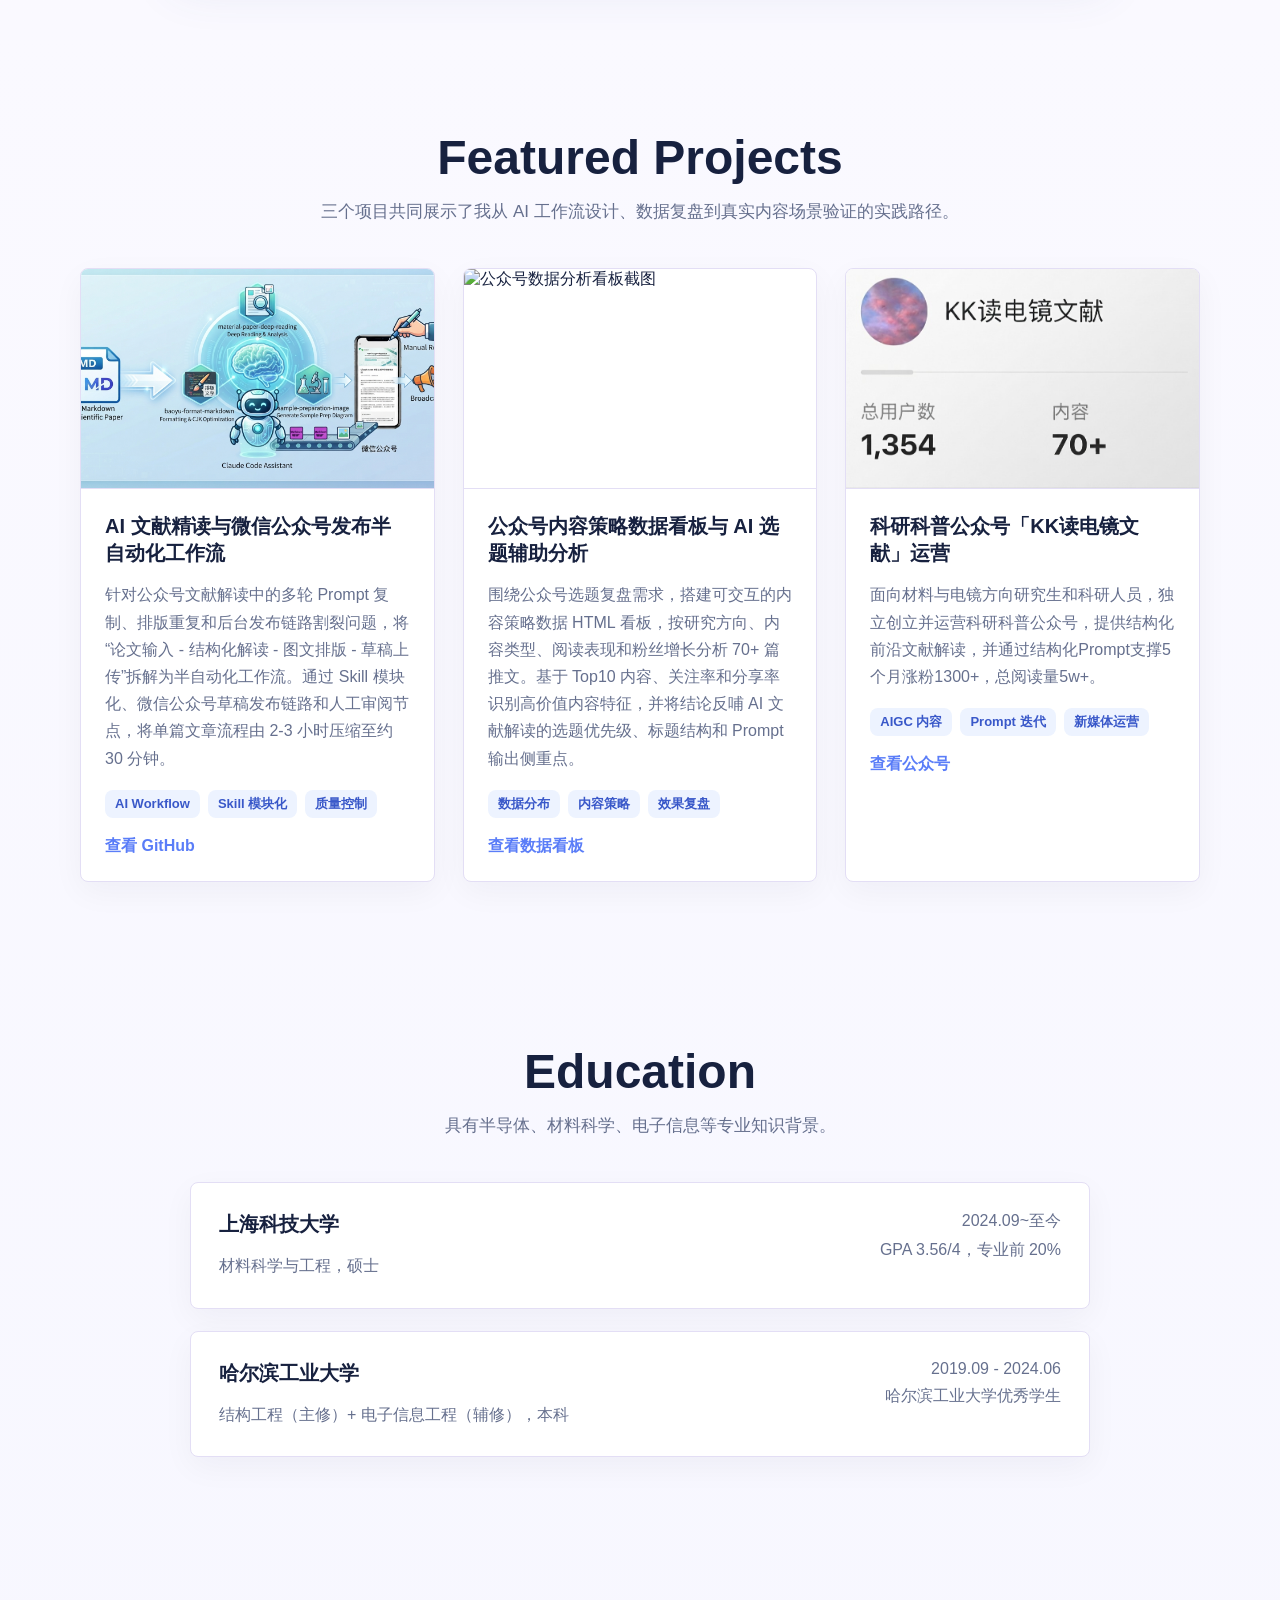
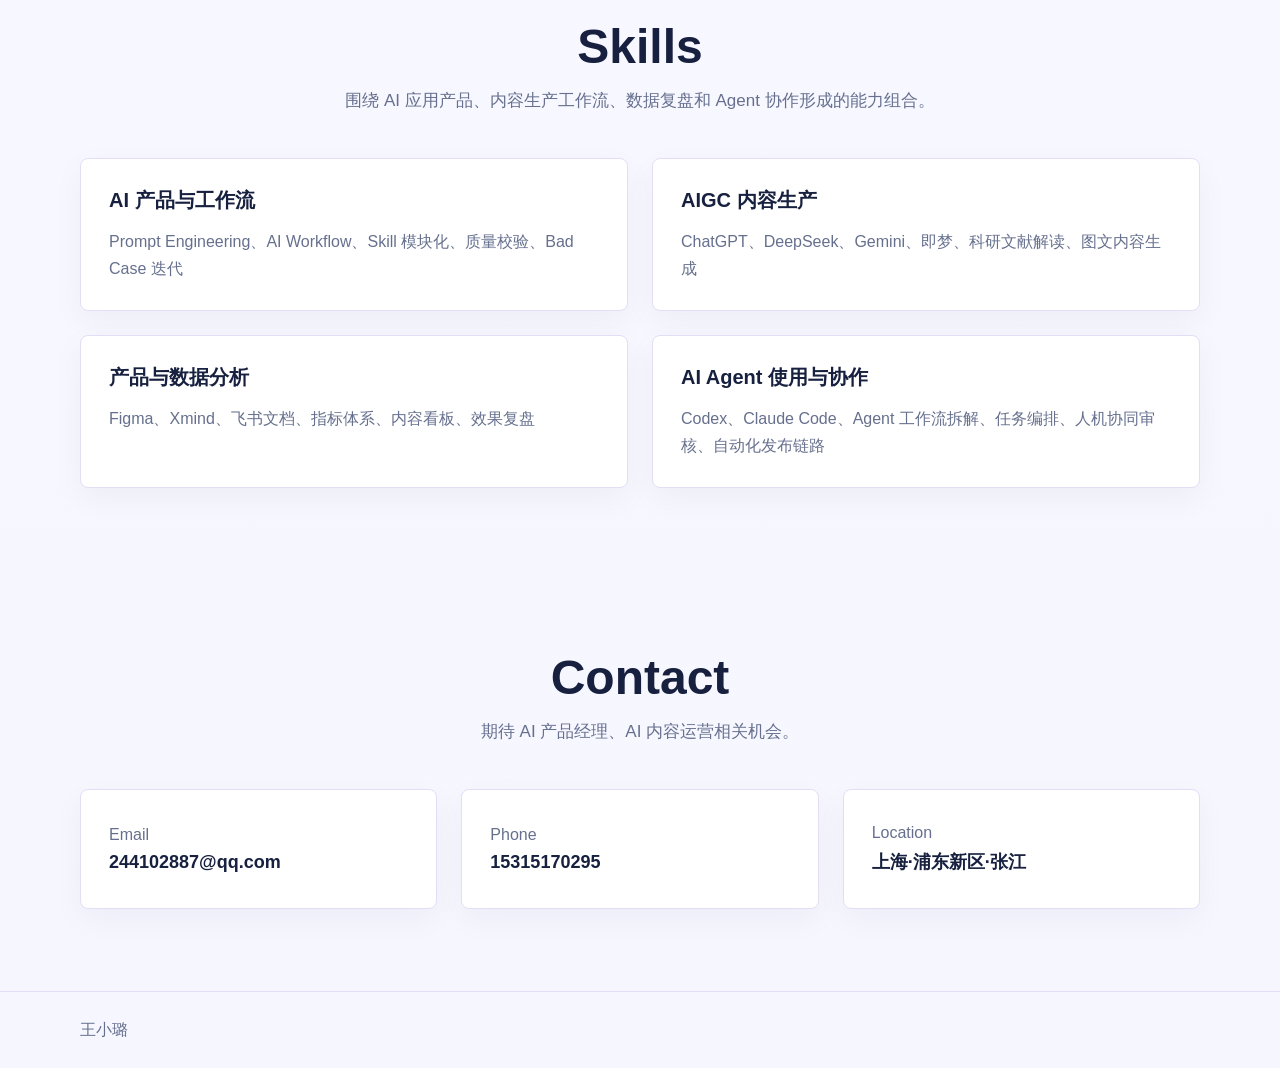
==== commit 7f2ad97f: "Add files via upload" ====
--- a/index.html
+++ b/index.html
@@ -103,6 +103,7 @@
               <span>Prompt 迭代</span>
               <span>新媒体运营</span>
             </div>
+            <a class="text-link" href="https://mp.weixin.qq.com/mp/profile_ext?action=home&amp;__biz=MzcwMzA1NTc5OA==" target="_blank" rel="noopener">查看公众号</a>
           </div>
         </article>
       </div>
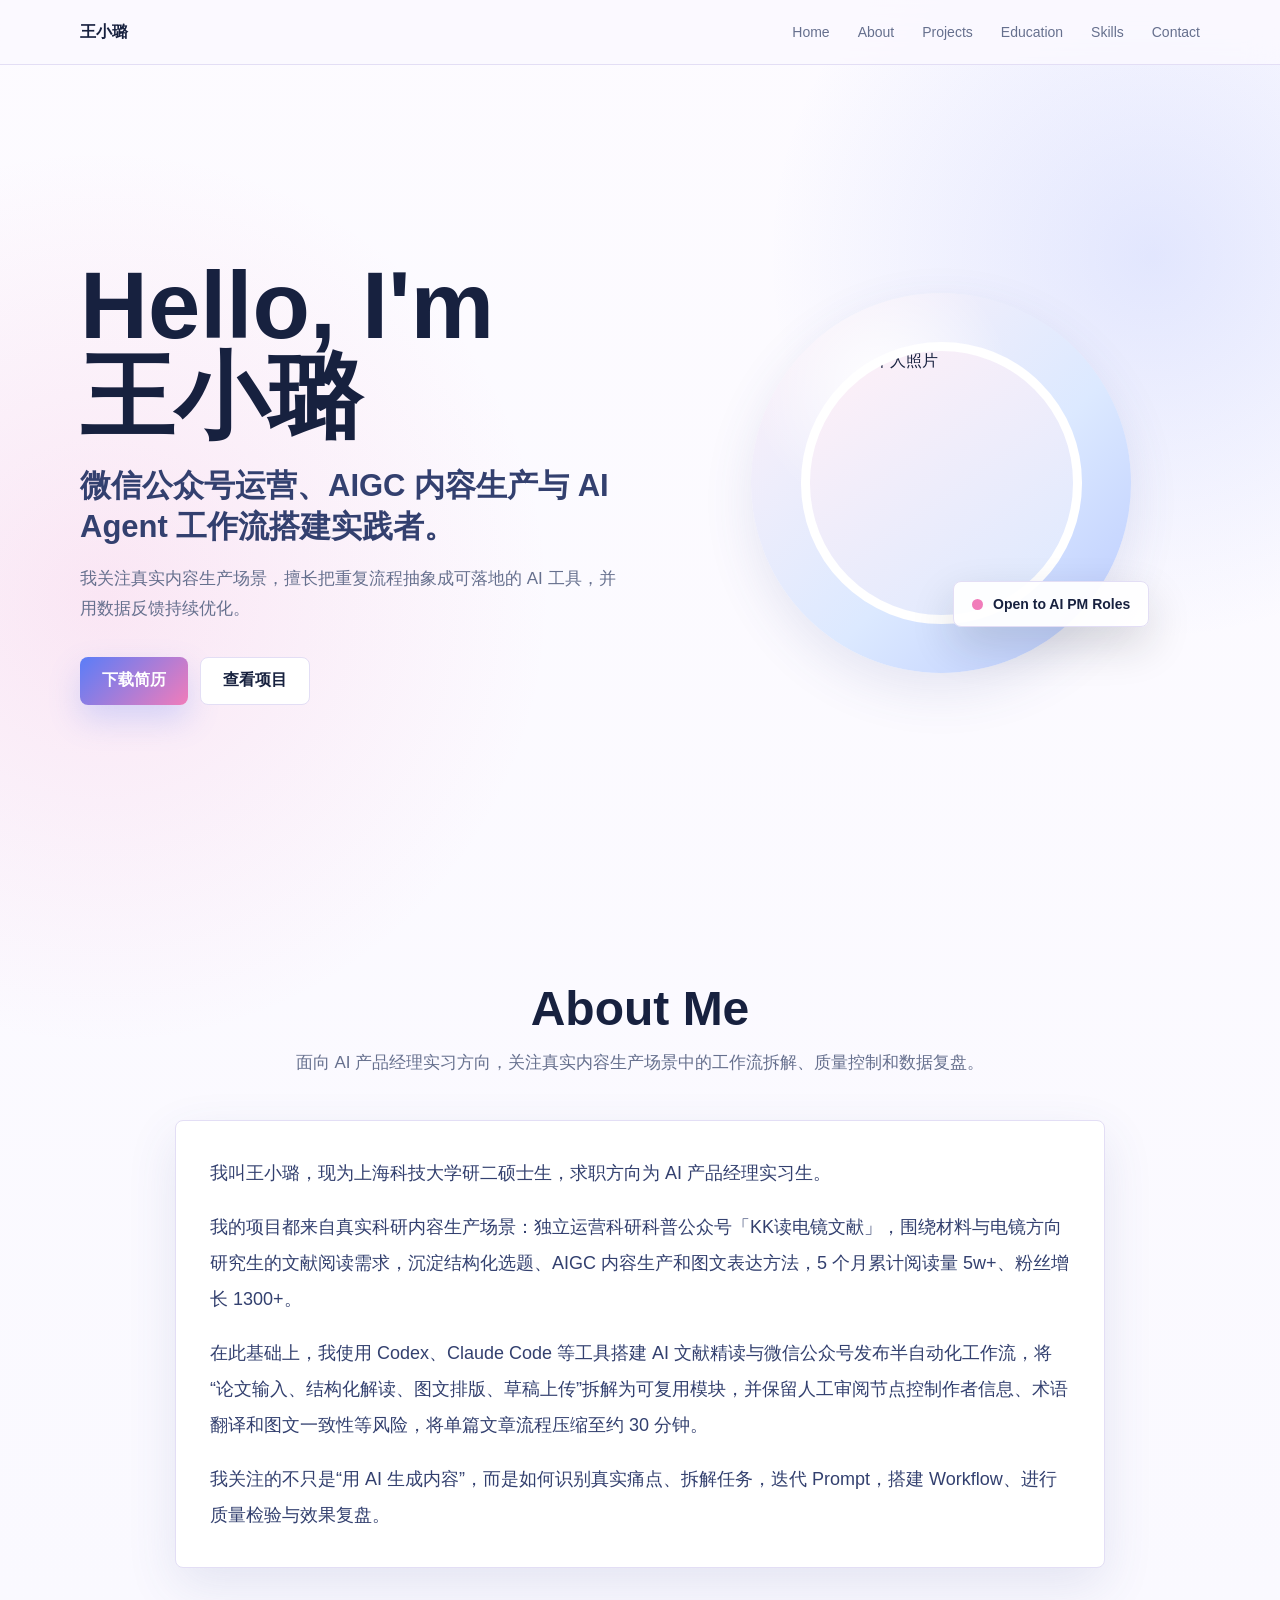
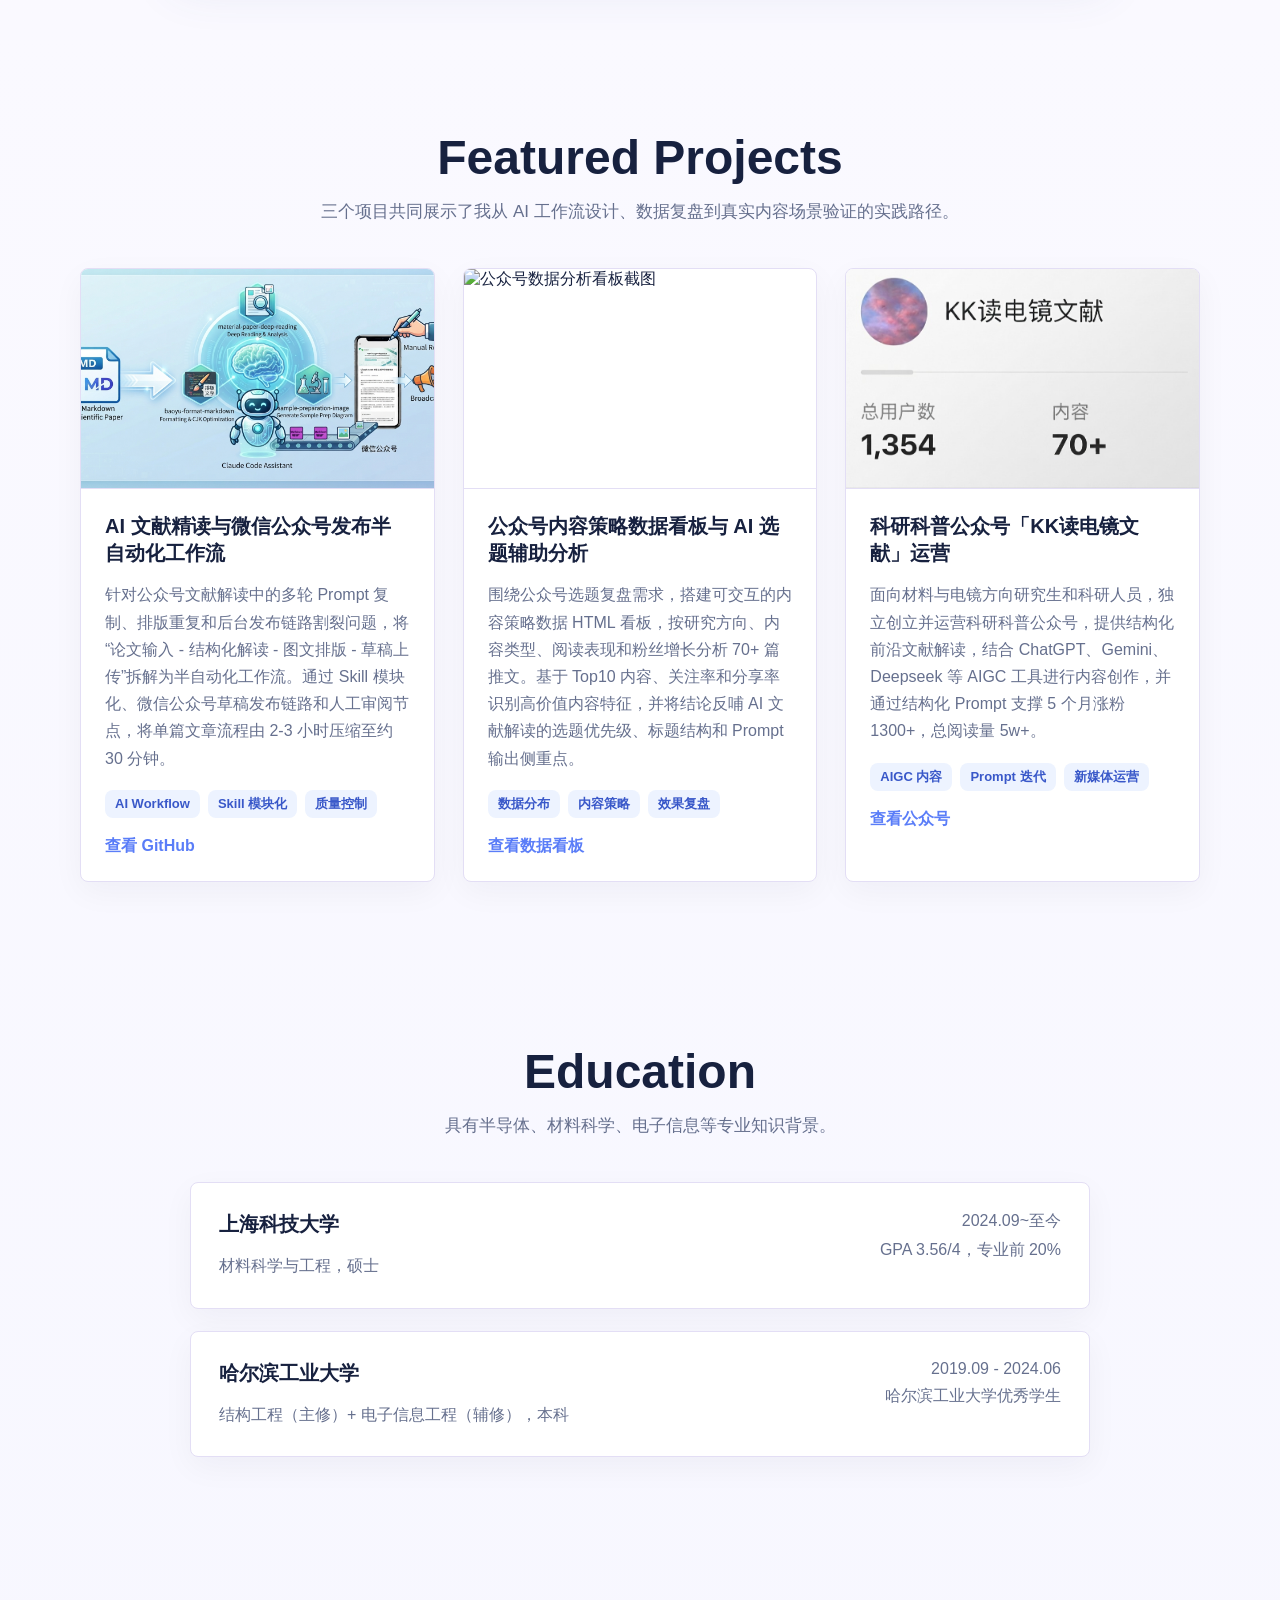
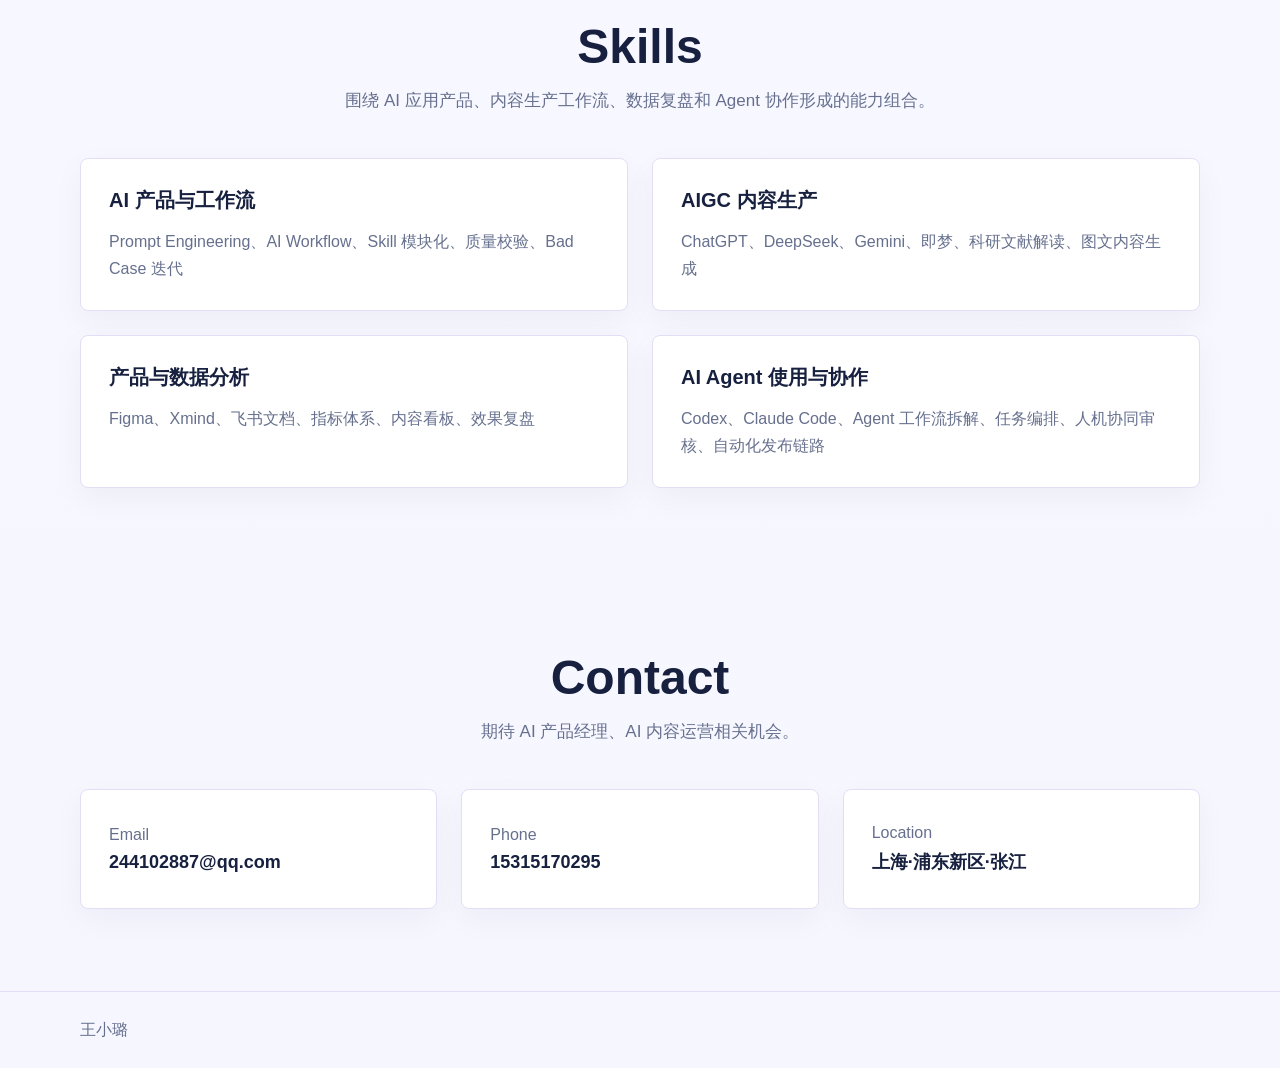
==== commit 3957159e: "Add files via upload" ====
--- a/index.html
+++ b/index.html
@@ -52,10 +52,10 @@
         <p>面向 AI 产品经理实习方向，关注真实内容生产场景中的工作流拆解、质量控制和数据复盘。</p>
       </div>
       <div class="about-card">
-        <p>我叫王小璐，现为上海科技大学研二硕士生，求职方向为AI产品经理实习生。</p>
+        <p>我叫王小璐，现为上海科技大学研二硕士生，求职方向为 AI 产品经理实习生。</p>
         <p>我的项目都来自真实科研内容生产场景：独立运营科研科普公众号「KK读电镜文献」，围绕材料与电镜方向研究生的文献阅读需求，沉淀结构化选题、AIGC 内容生产和图文表达方法，5 个月累计阅读量 5w+、粉丝增长 1300+。</p>
         <p>在此基础上，我使用 Codex、Claude Code 等工具搭建 AI 文献精读与微信公众号发布半自动化工作流，将“论文输入、结构化解读、图文排版、草稿上传”拆解为可复用模块，并保留人工审阅节点控制作者信息、术语翻译和图文一致性等风险，将单篇文章流程压缩至约 30 分钟。</p>
-        <p>我关注的不只是“用 AI 生成内容”，而是如何识别真实痛点、插接任务，迭代 Prompt，搭建Workflow、进行质量检验与效果复盘。</p>
+        <p>我关注的不只是“用 AI 生成内容”，而是如何识别真实痛点、拆解任务，迭代 Prompt，搭建 Workflow、进行质量检验与效果复盘。</p>
       </div>
     </section>
 
@@ -97,7 +97,7 @@
           <img src="assets/wechat-cover.jpg" alt="KK读电镜文献公众号运营视觉图">
           <div class="project-body">
             <h3>科研科普公众号「KK读电镜文献」运营</h3>
-            <p>面向材料与电镜方向研究生和科研人员，独立创立并运营科研科普公众号，提供结构化前沿文献解读，并通过结构化Prompt支撑5个月涨粉1300+，总阅读量5w+。</p>
+            <p>面向材料与电镜方向研究生和科研人员，独立创立并运营科研科普公众号，提供结构化前沿文献解读，结合 ChatGPT、Gemini、Deepseek 等 AIGC 工具进行内容创作，并通过结构化 Prompt 支撑 5 个月涨粉 1300+，总阅读量 5w+。</p>
             <div class="tags">
               <span>AIGC 内容</span>
               <span>Prompt 迭代</span>
